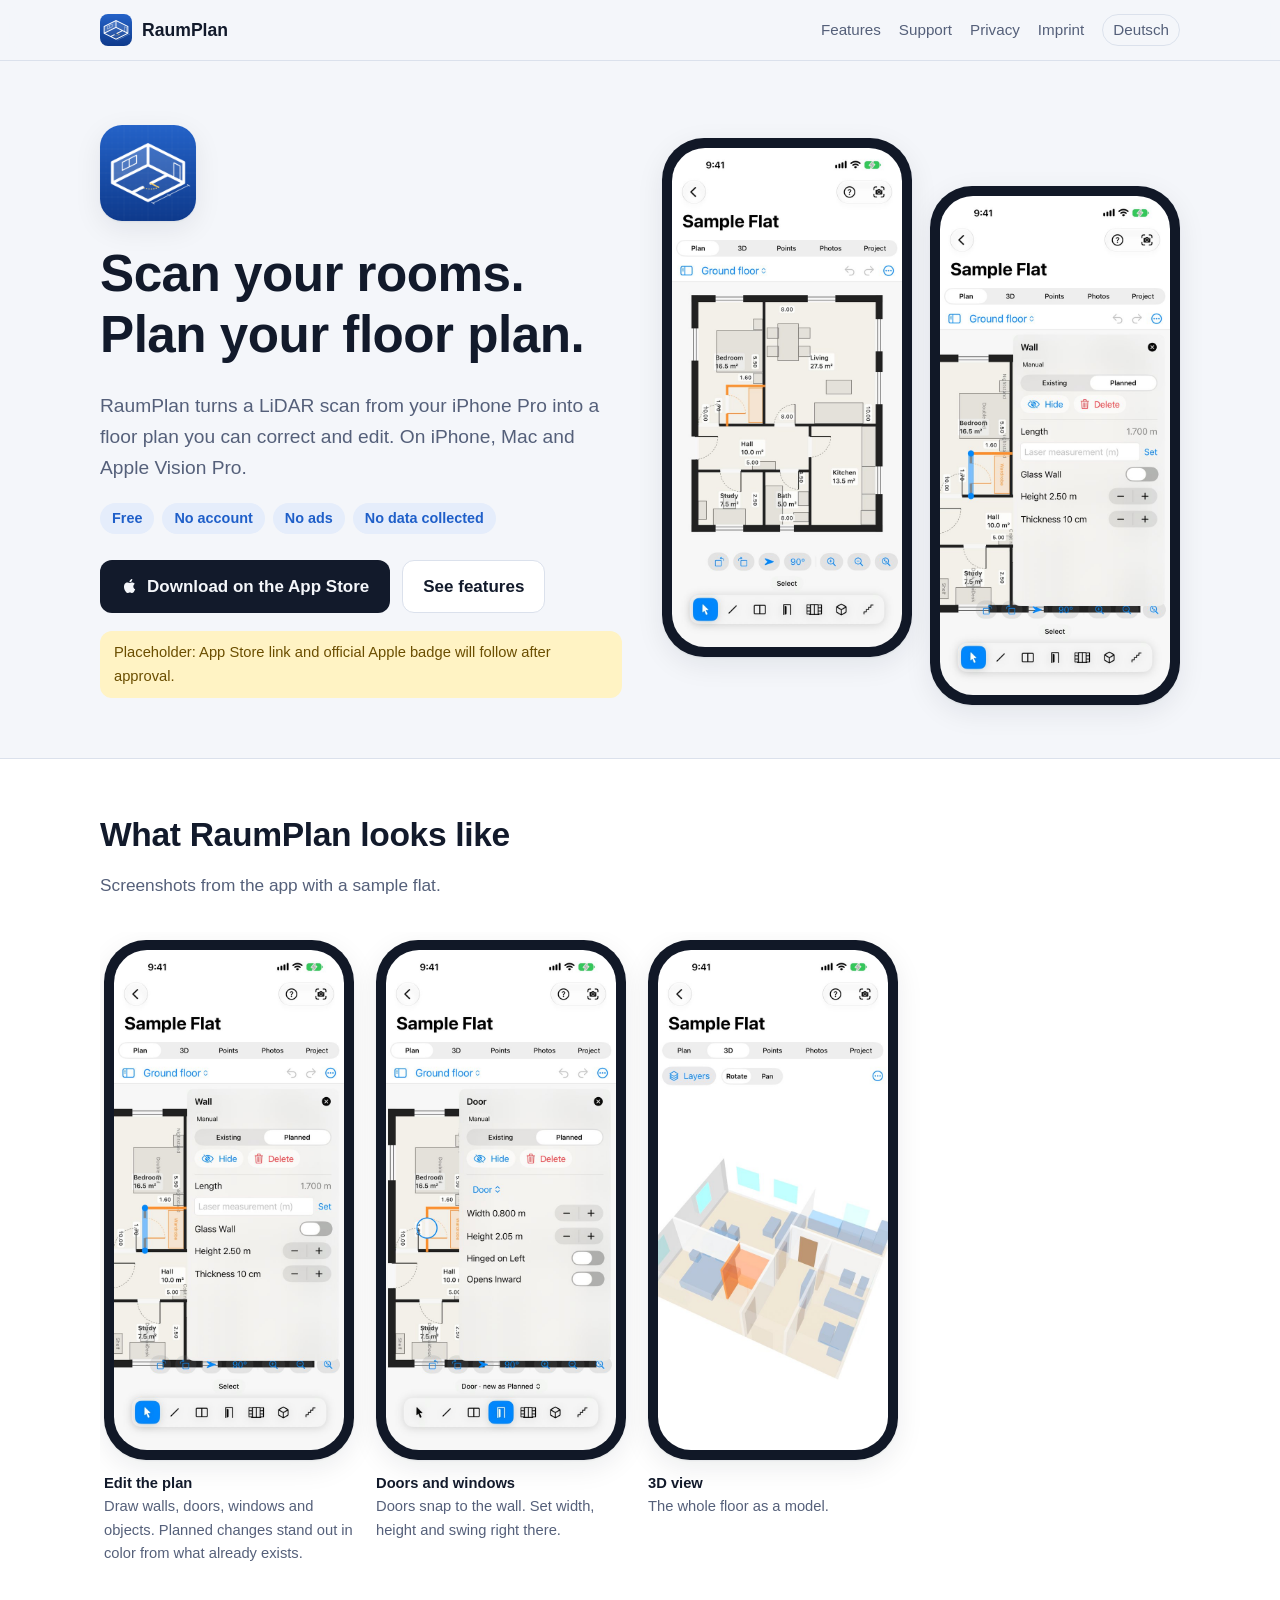
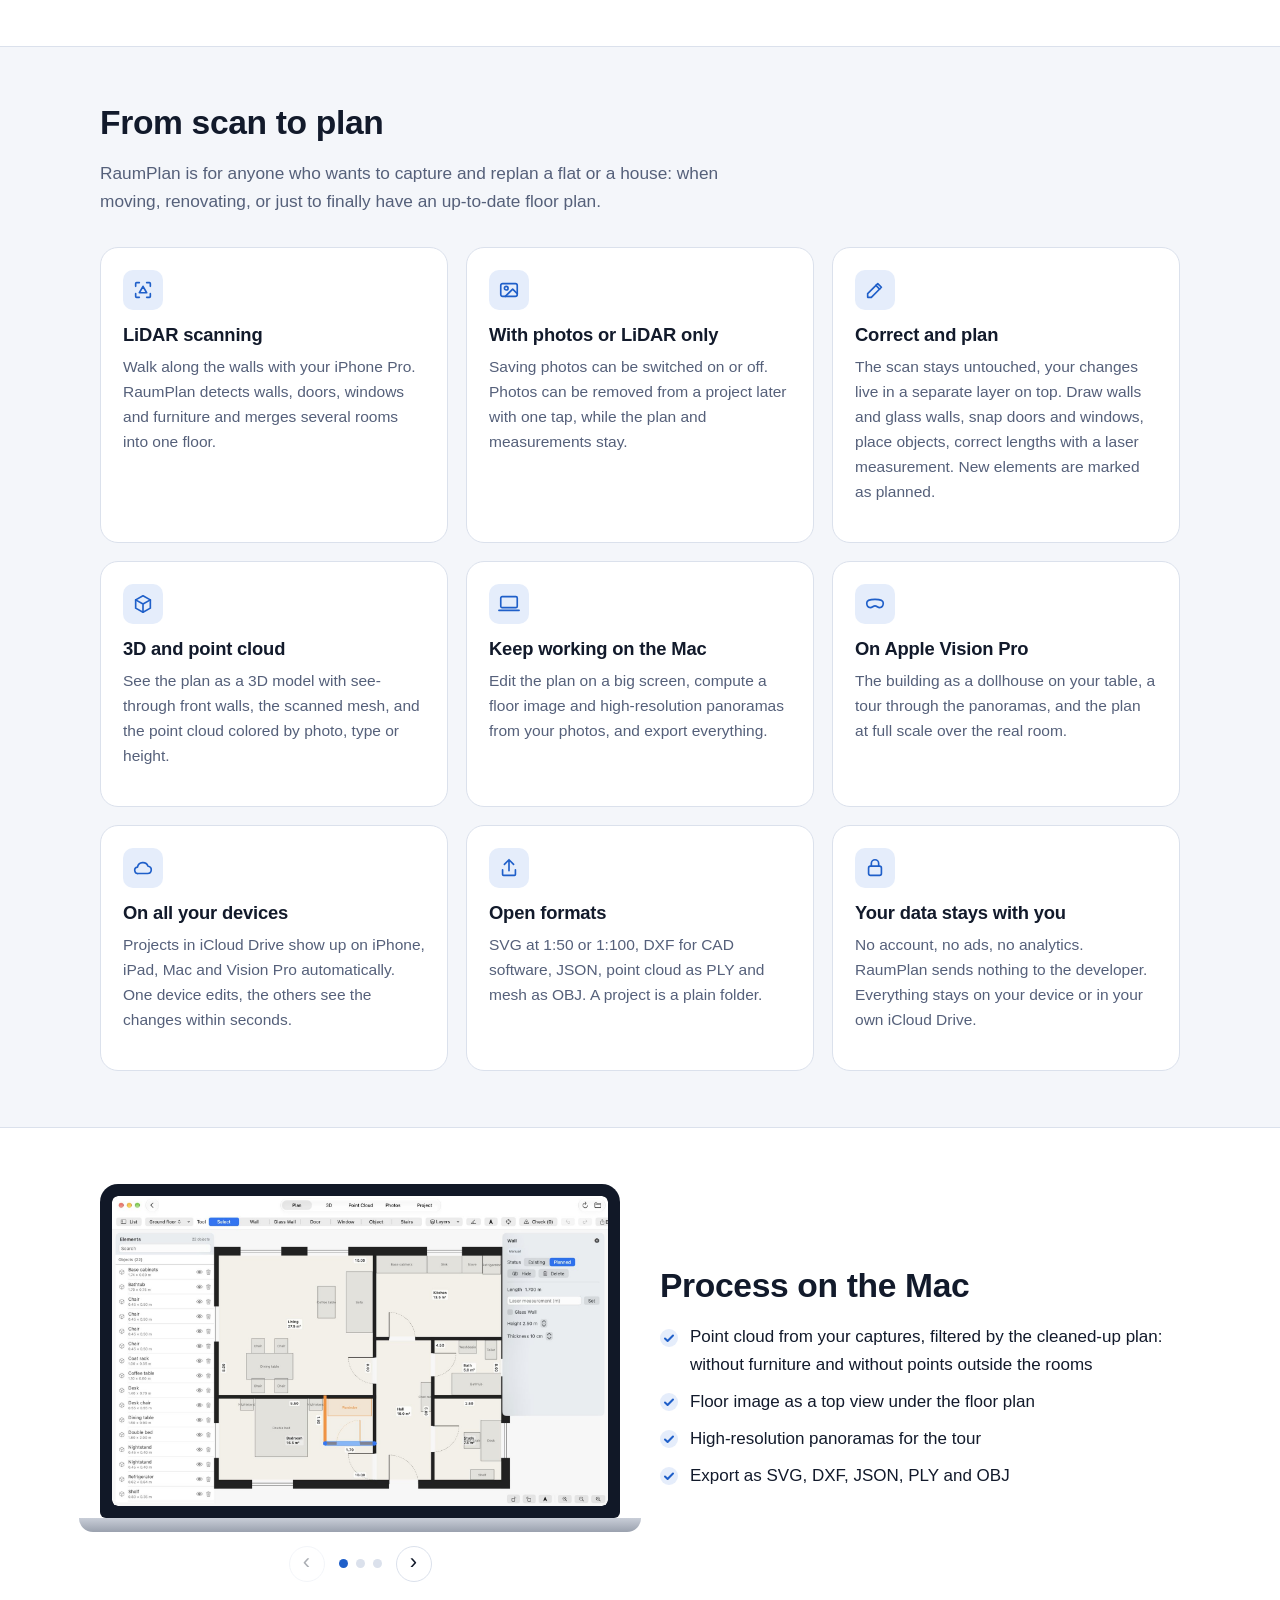
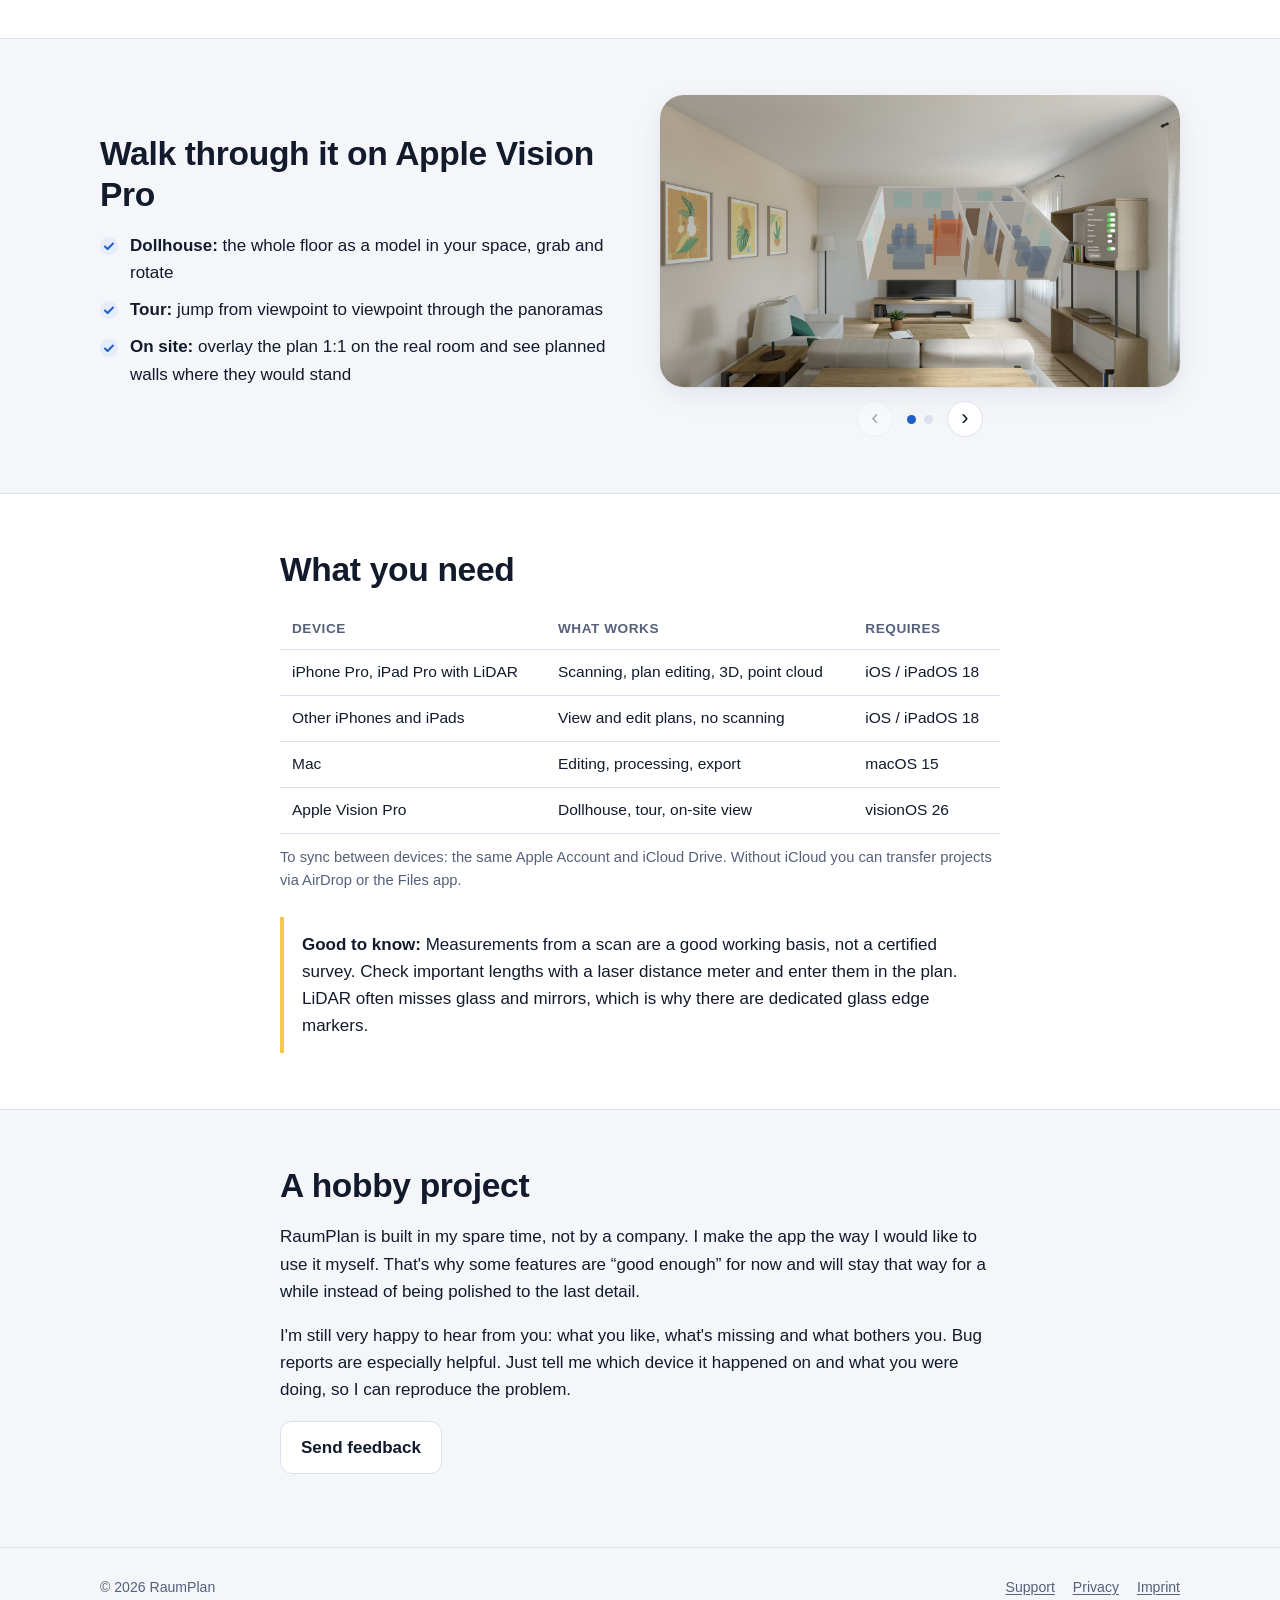
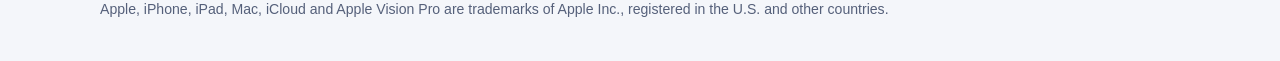
==== en/index.html @ 9d7f041f "Erste Version der RaumPlan-Webseite" ====
<!doctype html>
<html lang="en">
<head>
<meta charset="utf-8">
<meta name="viewport" content="width=device-width, initial-scale=1">
<title>RaumPlan – Scan rooms, plan floor plans</title>
<meta name="description" content="Free app: scan rooms with the iPhone Pro LiDAR sensor, correct and edit the floor plan. For iPhone, iPad, Mac and Apple Vision Pro.">
<link rel="stylesheet" href="../assets/style.css">
<link rel="icon" href="../assets/favicon.png" type="image/png">
<link rel="apple-touch-icon" href="../assets/apple-touch-icon.png">
<link rel="alternate" hreflang="de" href="../index.html">
<!-- Nach Veröffentlichung im App Store: Smart-App-Banner einschalten (App-ID eintragen)
<meta name="apple-itunes-app" content="app-id=[APP-ID]">
-->
</head>
<body>
<header class="site-header">
  <div class="wrap">
    <a class="brand" href="index.html"><img src="../assets/icon-512.png" alt="" width="32" height="32">RaumPlan</a>
    <nav class="nav" aria-label="Main menu">
      <a href="index.html#features">Features</a>
      <a href="support.html">Support</a>
      <a href="privacy.html">Privacy</a>
      <a href="imprint.html">Imprint</a>
      <a class="lang" href="../index.html" hreflang="de" lang="de">Deutsch</a>
    </nav>
  </div>
</header>
<main>

<section class="hero"><div class="wrap">
  <div>
    <img class="hero-icon" src="../assets/icon-512.png" alt="RaumPlan app icon" width="96" height="96">
    <h1>Scan your rooms.<br>Plan your floor plan.</h1>
    <p class="lead">RaumPlan turns a LiDAR scan from your iPhone Pro into a floor plan you can correct and edit. On iPhone, Mac and Apple Vision Pro.</p>
    <ul class="pills"><li>Free</li><li>No account</li><li>No ads</li><li>No data collected</li></ul>
    <div class="cta"><a class="btn btn-primary" href="[APP-STORE-LINK]" title="Link follows after Apple approval"><svg width="18" height="18" viewBox="0 0 24 24" fill="currentColor" aria-hidden="true"><path d="M12 2l3 6H9zM4 20l4-8h8l4 8z" opacity=".0"/><path d="M16.4 12.6c0-2.4 2-3.5 2-3.6-1.1-1.6-2.8-1.8-3.4-1.8-1.4-.1-2.8.9-3.5.9-.7 0-1.8-.8-3-.8-1.5 0-3 .9-3.8 2.3-1.6 2.8-.4 7 1.2 9.3.8 1.1 1.7 2.4 2.9 2.3 1.2 0 1.6-.7 3-.7s1.8.7 3 .7c1.3 0 2.1-1.1 2.8-2.3.9-1.3 1.3-2.6 1.3-2.6s-2.5-1-2.5-3.7zM14.1 5.5c.6-.8 1.1-1.9 1-3-1 0-2.1.7-2.8 1.5-.6.7-1.2 1.8-1 2.9 1 .1 2.1-.6 2.8-1.4z"/></svg>Download on the App Store</a><a class="btn btn-ghost" href="#features">See features</a></div>
    <p class="ph-note noprint" style="margin-top:18px">Placeholder: App Store link and official Apple badge will follow after approval.</p>
  </div>
  <div class="hero-shots"><div class="device"><img src="../assets/shots/en/iphone-plan.jpg" alt="Plan editor with the sample flat" width="660" height="1434"></div><div class="device"><img src="../assets/shots/en/iphone-wand.jpg" alt="Selected planned wall with its properties" width="660" height="1434"></div></div>
</div></section>
<section class="alt"><div class="wrap">
  <div class="section-head"><h2>What RaumPlan looks like</h2><p>Screenshots from the app with a sample flat. </p></div>
  <div class="gallery">
    <figure><div class="device"><img src="../assets/shots/en/iphone-wand.jpg" alt="Selected planned wall with its properties" width="660" height="1434"></div><figcaption><strong>Edit the plan</strong>Draw walls, doors, windows and objects. Planned changes stand out in color from what already exists.</figcaption></figure>
    <figure><div class="device"><img src="../assets/shots/en/iphone-tuer.jpg" alt="Door with its properties in the plan" width="660" height="1434"></div><figcaption><strong>Doors and windows</strong>Doors snap to the wall. Set width, height and swing right there.</figcaption></figure>
    <figure><div class="device"><img src="../assets/shots/en/iphone-3d.jpg" alt="3D view of the sample flat" width="660" height="1434"></div><figcaption><strong>3D view</strong>The whole floor as a model.</figcaption></figure>
  </div>
</div></section><section id="features"><div class="wrap"><div class="section-head"><h2>From scan to plan</h2><p>RaumPlan is for anyone who wants to capture and replan a flat or a house: when moving, renovating, or just to finally have an up-to-date floor plan.</p></div><div class="grid"><div class="card"><span class="ico"><svg viewBox="0 0 24 24" fill="none" stroke="currentColor" stroke-width="1.8" stroke-linecap="round" stroke-linejoin="round" aria-hidden="true"><path d="M4 8V5a1 1 0 0 1 1-1h3M16 4h3a1 1 0 0 1 1 1v3M20 16v3a1 1 0 0 1-1 1h-3M8 20H5a1 1 0 0 1-1-1v-3"/><path d="M8 15l4-7 4 7z"/></svg></span><h3>LiDAR scanning</h3><p>Walk along the walls with your iPhone Pro. RaumPlan detects walls, doors, windows and furniture and merges several rooms into one floor.</p></div><div class="card"><span class="ico"><svg viewBox="0 0 24 24" fill="none" stroke="currentColor" stroke-width="1.8" stroke-linecap="round" stroke-linejoin="round" aria-hidden="true"><rect x="3" y="5" width="18" height="14" rx="2"/><circle cx="9" cy="10" r="2"/><path d="M21 16l-5-5-8 8"/></svg></span><h3>With photos or LiDAR only</h3><p>Saving photos can be switched on or off. Photos can be removed from a project later with one tap, while the plan and measurements stay.</p></div><div class="card"><span class="ico"><svg viewBox="0 0 24 24" fill="none" stroke="currentColor" stroke-width="1.8" stroke-linecap="round" stroke-linejoin="round" aria-hidden="true"><path d="M4 20h4L19 9l-4-4L4 16z"/><path d="M13 7l4 4"/></svg></span><h3>Correct and plan</h3><p>The scan stays untouched, your changes live in a separate layer on top. Draw walls and glass walls, snap doors and windows, place objects, correct lengths with a laser measurement. New elements are marked as planned.</p></div><div class="card"><span class="ico"><svg viewBox="0 0 24 24" fill="none" stroke="currentColor" stroke-width="1.8" stroke-linecap="round" stroke-linejoin="round" aria-hidden="true"><path d="M12 3l8 4.5v9L12 21l-8-4.5v-9z"/><path d="M4 7.5l8 4.5 8-4.5M12 12v9"/></svg></span><h3>3D and point cloud</h3><p>See the plan as a 3D model with see-through front walls, the scanned mesh, and the point cloud colored by photo, type or height.</p></div><div class="card"><span class="ico"><svg viewBox="0 0 24 24" fill="none" stroke="currentColor" stroke-width="1.8" stroke-linecap="round" stroke-linejoin="round" aria-hidden="true"><rect x="3" y="4" width="18" height="12" rx="1.5"/><path d="M1 19h22"/></svg></span><h3>Keep working on the Mac</h3><p>Edit the plan on a big screen, compute a floor image and high-resolution panoramas from your photos, and export everything.</p></div><div class="card"><span class="ico"><svg viewBox="0 0 24 24" fill="none" stroke="currentColor" stroke-width="1.8" stroke-linecap="round" stroke-linejoin="round" aria-hidden="true"><path d="M3 11c0-3 2.5-4 9-4s9 1 9 4-1.5 5-4 5c-2 0-3-2-5-2s-3 2-5 2c-2.5 0-4-2-4-5z"/></svg></span><h3>On Apple Vision Pro</h3><p>The building as a dollhouse on your table, a tour through the panoramas, and the plan at full scale over the real room.</p></div><div class="card"><span class="ico"><svg viewBox="0 0 24 24" fill="none" stroke="currentColor" stroke-width="1.8" stroke-linecap="round" stroke-linejoin="round" aria-hidden="true"><path d="M7 18h10a4 4 0 0 0 .5-7.97A6 6 0 0 0 6 11a3.5 3.5 0 0 0 1 7z"/></svg></span><h3>On all your devices</h3><p>Projects in iCloud Drive show up on iPhone, iPad, Mac and Vision Pro automatically. One device edits, the others see the changes within seconds.</p></div><div class="card"><span class="ico"><svg viewBox="0 0 24 24" fill="none" stroke="currentColor" stroke-width="1.8" stroke-linecap="round" stroke-linejoin="round" aria-hidden="true"><path d="M12 3v12M7 8l5-5 5 5"/><path d="M5 14v5a1 1 0 0 0 1 1h12a1 1 0 0 0 1-1v-5"/></svg></span><h3>Open formats</h3><p>SVG at 1:50 or 1:100, DXF for CAD software, JSON, point cloud as PLY and mesh as OBJ. A project is a plain folder.</p></div><div class="card"><span class="ico"><svg viewBox="0 0 24 24" fill="none" stroke="currentColor" stroke-width="1.8" stroke-linecap="round" stroke-linejoin="round" aria-hidden="true"><rect x="5" y="10" width="14" height="10" rx="2"/><path d="M8 10V7a4 4 0 0 1 8 0v3"/></svg></span><h3>Your data stays with you</h3><p>No account, no ads, no analytics. RaumPlan sends nothing to the developer. Everything stays on your device or in your own iCloud Drive.</p></div></div></div></section>
<section class="alt"><div class="wrap split">
  <div><div class="slider" data-slider><div class="laptop"><div class="lid"><div class="slides" tabindex="0" role="group" aria-roledescription="carousel" aria-label="Screenshots from the Mac"><figure class="slide"><img src="../assets/shots/en/mac-plan.jpg" alt="RaumPlan on the Mac with element list and properties" width="1600" height="1000"></figure><figure class="slide"><img src="../assets/shots/en/mac-3d.jpg" alt="3D view on the Mac" width="1600" height="1000"></figure><figure class="slide"><img src="../assets/shots/en/mac-export.jpg" alt="Exporting the floor plan as SVG on the Mac" width="1600" height="1000"></figure></div></div><div class="base"></div></div><div class="slider-nav"><button type="button" class="prev" aria-label="Previous image">‹</button><span class="dots"><button type="button" aria-label="Image 1: Plan with element list"></button><button type="button" aria-label="Image 2: 3D view"></button><button type="button" aria-label="Image 3: Export"></button></span><button type="button" class="next" aria-label="Next image">›</button></div></div></div>
  <div><h2>Process on the Mac</h2>
  <ul class="checks">
    <li>Point cloud from your captures, filtered by the cleaned-up plan: without furniture and without points outside the rooms</li>
    <li>Floor image as a top view under the floor plan</li>
    <li>High-resolution panoramas for the tour</li>
    <li>Export as SVG, DXF, JSON, PLY and OBJ</li>
  </ul></div>
</div></section>
<section><div class="wrap split rev">
  <div><div class="slider" data-slider><div class="vision"><div class="slides" tabindex="0" role="group" aria-roledescription="carousel" aria-label="Screenshots from Apple Vision Pro"><figure class="slide"><img src="../assets/shots/en/vision-dollhouse.jpg" alt="Dollhouse of the sample flat on Apple Vision Pro" width="1600" height="900"></figure><figure class="slide"><img src="../assets/shots/en/vision-edit.jpg" alt="Editing the plan on Apple Vision Pro" width="1600" height="900"></figure></div></div><div class="slider-nav"><button type="button" class="prev" aria-label="Previous image">‹</button><span class="dots"><button type="button" aria-label="Image 1: Dollhouse"></button><button type="button" aria-label="Image 2: Edit plan"></button></span><button type="button" class="next" aria-label="Next image">›</button></div></div></div>
  <div><h2>Walk through it on Apple Vision Pro</h2>
  <ul class="checks">
    <li><strong>Dollhouse:</strong> the whole floor as a model in your space, grab and rotate</li>
    <li><strong>Tour:</strong> jump from viewpoint to viewpoint through the panoramas</li>
    <li><strong>On site:</strong> overlay the plan 1:1 on the real room and see planned walls where they would stand</li>
  </ul></div>
</div></section>
<section class="alt"><div class="wrap narrow">
  <h2>What you need</h2>
  <table class="req">
    <tr><th>Device</th><th>What works</th><th>Requires</th></tr>
    <tr><td>iPhone Pro, iPad Pro with LiDAR</td><td>Scanning, plan editing, 3D, point cloud</td><td>iOS / iPadOS 18</td></tr>
    <tr><td>Other iPhones and iPads</td><td>View and edit plans, no scanning</td><td>iOS / iPadOS 18</td></tr>
    <tr><td>Mac</td><td>Editing, processing, export</td><td>macOS 15</td></tr>
    <tr><td>Apple Vision Pro</td><td>Dollhouse, tour, on-site view</td><td>visionOS 26</td></tr>
  </table>
  <p class="meta" style="margin-top:12px">To sync between devices: the same Apple Account and iCloud Drive. Without iCloud you can transfer projects via AirDrop or the Files app.</p>
  <div class="callout" style="margin-top:24px"><strong>Good to know:</strong> Measurements from a scan are a good working basis, not a certified survey. Check important lengths with a laser distance meter and enter them in the plan. LiDAR often misses glass and mirrors, which is why there are dedicated glass edge markers.</div>
</div></section>
<section><div class="wrap narrow">
  <h2>A hobby project</h2>
  <p>RaumPlan is built in my spare time, not by a company. I make the app the way I would like to use it myself. That's why some features are “good enough” for now and will stay that way for a while instead of being polished to the last detail.</p>
  <p>I'm still very happy to hear from you: what you like, what's missing and what bothers you. Bug reports are especially helpful. Just tell me which device it happened on and what you were doing, so I can reproduce the problem.</p>
  <p><a class="btn btn-ghost" href="support.html">Send feedback</a></p>
</div></section>
</main>
<footer class="site-footer">
  <div class="wrap">
    <div>© 2026 RaumPlan<br>Apple, iPhone, iPad, Mac, iCloud and Apple Vision Pro are trademarks of Apple Inc., registered in the U.S. and other countries.</div>
    <nav aria-label="Legal">
      <a href="support.html">Support</a>
      <a href="privacy.html">Privacy</a>
      <a href="imprint.html">Imprint</a>
    </nav>
  </div>
</footer>
<script>
document.querySelectorAll('[data-slider]').forEach(function (el) {
  var track = el.querySelector('.slides'), slides = track.children;
  var dots = el.querySelectorAll('.dots button');
  var prev = el.querySelector('.prev'), next = el.querySelector('.next');
  function idx() { return Math.round(track.scrollLeft / track.clientWidth); }
  function go(i) { i = Math.max(0, Math.min(slides.length - 1, i)); track.scrollTo({ left: i * track.clientWidth, behavior: 'smooth' }); }
  function sync() { var i = idx(); dots.forEach(function (d, k) { d.setAttribute('aria-current', k === i ? 'true' : 'false'); }); prev.disabled = i === 0; next.disabled = i === slides.length - 1; }
  prev.addEventListener('click', function () { go(idx() - 1); });
  next.addEventListener('click', function () { go(idx() + 1); });
  dots.forEach(function (d, k) { d.addEventListener('click', function () { go(k); }); });
  track.addEventListener('keydown', function (e) { if (e.key === 'ArrowLeft') { e.preventDefault(); go(idx() - 1); } if (e.key === 'ArrowRight') { e.preventDefault(); go(idx() + 1); } });
  var t; track.addEventListener('scroll', function () { clearTimeout(t); t = setTimeout(sync, 60); }, { passive: true });
  el.classList.add('js'); sync();
});
</script>
</body>
</html>
---- assets/style.css ----
/* RaumPlan – Produktwebseite. Nur Systemschriften, keine externen Dateien (keine Datenübertragung an Dritte). */
:root {
  --bg: #f4f6fa;
  --surface: #ffffff;
  --surface-2: #eef2f9;
  --text: #121a2b;
  --muted: #55607a;
  --line: #dbe1ec;
  --blue: #1f5fc9;
  --blue-dark: #12398f;
  --blue-soft: #e5edfb;
  --accent: #f5c84c;
  --plan: #e0682b;
  --ph-bg: #fff3c4;
  --ph-text: #6b4e00;
  --radius: 18px;
  --shadow: 0 1px 2px rgba(18, 26, 43, .06), 0 8px 28px rgba(18, 26, 43, .08);
  color-scheme: light dark;
}
@media (prefers-color-scheme: dark) {
  :root {
    --bg: #0d1220;
    --surface: #161d2f;
    --surface-2: #1c2539;
    --text: #e8ecf5;
    --muted: #9aa5bf;
    --line: #2a344b;
    --blue: #5b93ee;
    --blue-dark: #3d74d6;
    --blue-soft: #1a2a4a;
    --ph-bg: #4a3a08;
    --ph-text: #ffe28a;
    --shadow: 0 1px 2px rgba(0, 0, 0, .3), 0 8px 28px rgba(0, 0, 0, .35);
  }
}
* { box-sizing: border-box; }
html { -webkit-text-size-adjust: 100%; }
body {
  margin: 0;
  background: var(--bg);
  color: var(--text);
  font: 17px/1.6 -apple-system, BlinkMacSystemFont, "SF Pro Text", "Segoe UI", Roboto, "Helvetica Neue", Arial, sans-serif;
}
a { color: var(--blue); text-underline-offset: 2px; }
img, svg { max-width: 100%; display: block; }
h1, h2, h3 { line-height: 1.2; letter-spacing: -0.01em; margin: 0 0 .5em; }
h1 { font-size: clamp(2rem, 5vw, 3.2rem); font-weight: 800; }
h2 { font-size: clamp(1.5rem, 3.2vw, 2.1rem); font-weight: 750; margin-top: 0; }
h3 { font-size: 1.15rem; font-weight: 700; }
p { margin: 0 0 1em; }
.wrap { max-width: 1120px; margin: 0 auto; padding: 0 20px; }
.narrow { max-width: 760px; }

/* Kopf */
.site-header { position: sticky; top: 0; z-index: 10; background: color-mix(in srgb, var(--bg) 86%, transparent); backdrop-filter: saturate(1.6) blur(14px); -webkit-backdrop-filter: saturate(1.6) blur(14px); border-bottom: 1px solid var(--line); }
.site-header .wrap { display: flex; align-items: center; gap: 16px; min-height: 60px; flex-wrap: wrap; }
.brand { display: flex; align-items: center; gap: 10px; font-weight: 750; font-size: 1.1rem; color: var(--text); text-decoration: none; }
.brand img { width: 32px; height: 32px; border-radius: 8px; }
.nav { display: flex; gap: 4px 18px; margin-left: auto; flex-wrap: wrap; font-size: .95rem; }
.nav a { color: var(--muted); text-decoration: none; padding: 4px 0; }
.nav a:hover, .nav a[aria-current="page"] { color: var(--text); }
.nav .lang { border: 1px solid var(--line); border-radius: 999px; padding: 3px 10px; }

/* Startbereich */
.hero { padding: 64px 0 40px; }
.hero .wrap { display: grid; grid-template-columns: 1.05fr .95fr; gap: 40px; align-items: center; }
.hero-icon { width: 96px; height: 96px; border-radius: 22px; box-shadow: var(--shadow); margin-bottom: 22px; }
.lead { font-size: 1.2rem; color: var(--muted); max-width: 36em; }
.pills { display: flex; flex-wrap: wrap; gap: 8px; margin: 18px 0 26px; padding: 0; list-style: none; }
.pills li { background: var(--blue-soft); color: var(--blue); border-radius: 999px; padding: 4px 12px; font-size: .9rem; font-weight: 600; }
.cta { display: flex; gap: 12px; flex-wrap: wrap; align-items: center; }
.btn { display: inline-flex; align-items: center; gap: 8px; border-radius: 12px; padding: 12px 20px; font-weight: 650; text-decoration: none; border: 1px solid transparent; }
.btn-primary { background: var(--text); color: var(--bg); }
.btn-ghost { border-color: var(--line); color: var(--text); background: var(--surface); }
.hero-shots { display: flex; justify-content: center; align-items: flex-start; gap: 18px; }
.hero-shots .device:nth-child(2) { margin-top: 48px; }

/* Platzhalter */
mark.ph { background: var(--ph-bg); color: var(--ph-text); border-radius: 4px; padding: 0 4px; font-weight: 600; }
.ph-note { background: var(--ph-bg); color: var(--ph-text); border-radius: 12px; padding: 10px 14px; font-size: .92rem; margin: 0 0 20px; }
.shot { position: relative; }
.shot::after {
  content: attr(data-ph);
  position: absolute; left: 50%; bottom: 12px; transform: translateX(-50%);
  background: var(--accent); color: #3a2a00; font: 700 10px/1.2 -apple-system, BlinkMacSystemFont, "Segoe UI", sans-serif;
  letter-spacing: .04em; text-transform: uppercase; padding: 5px 9px; border-radius: 6px; white-space: nowrap;
  box-shadow: 0 2px 8px rgba(0,0,0,.2);
}

/* Geräterahmen */
.device { background: #111827; border-radius: 42px; padding: 10px; box-shadow: var(--shadow); width: 250px; flex: none; }
.device svg { border-radius: 33px; width: 100%; height: auto; }
.device.small { width: 210px; }
.device img { border-radius: 33px; width: 100%; height: auto; display: block; }
.laptop .lid img { border-radius: 6px; width: 100%; height: auto; }
.vision img { width: 100%; height: auto; }
.laptop { width: 100%; max-width: 620px; }
.laptop .lid { background: #111827; border-radius: 18px 18px 6px 6px; padding: 12px; }
.laptop .lid svg { border-radius: 6px; width: 100%; height: auto; }
.laptop .base { height: 14px; background: linear-gradient(#c9ced8, #9aa1ae); border-radius: 0 0 16px 16px; margin: 0 -4%; }
.vision { width: 100%; max-width: 620px; border-radius: 24px; overflow: hidden; box-shadow: var(--shadow); }
.vision svg { width: 100%; height: auto; }

/* Abschnitte */
section { padding: 56px 0; }
section.alt { background: var(--surface); border-top: 1px solid var(--line); border-bottom: 1px solid var(--line); }
.section-head { max-width: 680px; margin-bottom: 32px; }
.section-head p { color: var(--muted); font-size: 1.08rem; }
.gallery { display: flex; gap: 22px; overflow-x: auto; padding: 8px 4px 24px; scroll-snap-type: x mandatory; }
.gallery figure { margin: 0; scroll-snap-align: start; flex: none; }
.gallery figcaption { margin-top: 12px; font-size: .92rem; color: var(--muted); max-width: 250px; }
.gallery figcaption strong { display: block; color: var(--text); }
.grid { display: grid; grid-template-columns: repeat(3, 1fr); gap: 18px; }
.card { background: var(--surface); border: 1px solid var(--line); border-radius: var(--radius); padding: 22px; }
section.alt .card { background: var(--bg); }
.card .ico { width: 40px; height: 40px; border-radius: 10px; background: var(--blue-soft); color: var(--blue); display: grid; place-items: center; margin-bottom: 14px; }
.card .ico svg { width: 22px; height: 22px; }
.card p, .card li { color: var(--muted); font-size: .97rem; }
.card ul { padding-left: 1.1em; margin: 0; }
.split { display: grid; grid-template-columns: 1fr 1fr; gap: 40px; align-items: center; }
.split.rev > :first-child { order: 2; }
.checks { list-style: none; padding: 0; margin: 0; }
.checks li { padding-left: 30px; position: relative; margin: 0 0 10px; }
.checks li::before { content: ""; position: absolute; left: 0; top: .3em; width: 18px; height: 18px; border-radius: 50%; background: var(--blue-soft) url("data:image/svg+xml,%3Csvg xmlns='http://www.w3.org/2000/svg' viewBox='0 0 18 18'%3E%3Cpath d='M5 9.5l2.6 2.5L13 6.5' fill='none' stroke='%231f5fc9' stroke-width='2' stroke-linecap='round' stroke-linejoin='round'/%3E%3C/svg%3E") center/18px no-repeat; }
table.req { width: 100%; border-collapse: collapse; font-size: .97rem; }
table.req th, table.req td { text-align: left; padding: 10px 12px; border-bottom: 1px solid var(--line); vertical-align: top; }
table.req th { color: var(--muted); font-weight: 600; font-size: .85rem; text-transform: uppercase; letter-spacing: .04em; }
.callout { border-left: 4px solid var(--accent); background: var(--surface); border-radius: 0 12px 12px 0; padding: 14px 18px; }

/* Textseiten */
.page { padding: 48px 0 64px; }
.page h2 { font-size: 1.4rem; margin-top: 2em; }
.page h3 { margin-top: 1.6em; }
.page ul { padding-left: 1.2em; }
.page li { margin-bottom: .4em; }
.meta { color: var(--muted); font-size: .92rem; }
details { background: var(--surface); border: 1px solid var(--line); border-radius: 14px; padding: 4px 18px; margin-bottom: 10px; }
details summary { cursor: pointer; font-weight: 650; padding: 12px 0; list-style-position: inside; }
details[open] summary { border-bottom: 1px solid var(--line); margin-bottom: 12px; }
details p:last-child { margin-bottom: 14px; }
.contact { background: var(--blue-soft); border-radius: var(--radius); padding: 24px; margin-top: 32px; }

/* Fuß */
.site-footer { border-top: 1px solid var(--line); padding: 28px 0 40px; color: var(--muted); font-size: .88rem; }
.site-footer .wrap { display: flex; flex-wrap: wrap; gap: 10px 24px; justify-content: space-between; }
.site-footer nav { display: flex; gap: 18px; flex-wrap: wrap; }
.site-footer a { color: var(--muted); }

@media (max-width: 900px) {
  .hero .wrap, .split { grid-template-columns: 1fr; }
  .split.rev > :first-child { order: 0; }
  .grid { grid-template-columns: 1fr 1fr; }
  .hero { padding-top: 40px; }
}
@media (max-width: 600px) {
  body { font-size: 16px; }
  .wrap { padding: 0 16px; }
  .grid { grid-template-columns: 1fr; }
  .nav { margin-left: 0; width: 100%; padding-bottom: 8px; }
  .device { width: 200px; border-radius: 34px; padding: 8px; }
  .device svg, .device img { border-radius: 27px; }
  .hero-shots .device:nth-child(2) { display: none; }
  .gallery figcaption { max-width: 200px; }
}

/* Kurzinfo zum Drucken */
@media print {
  .site-header, .site-footer, .noprint { display: none !important; }
  body { background: #fff; color: #000; font-size: 11pt; }
  section, .page { padding: 0; }
  a { color: #000; }
  .card { break-inside: avoid; }
  .split { grid-template-columns: 1.1fr .9fr !important; gap: 24px; }
  .device.small { width: 150px; padding: 7px; border-radius: 28px; }
  .device.small svg, .device.small img { border-radius: 22px; }
  .shot::after { font-size: 7px; padding: 3px 6px; }
  h1 { font-size: 26pt !important; }
  .lead { font-size: 12.5pt; }
}

/* Bildergalerie (Mac, Vision Pro): Wischen oder Pfeile/Punkte */
.slider { width: 100%; max-width: 620px; }
.slides { display: flex; overflow-x: auto; scroll-snap-type: x mandatory; scroll-behavior: smooth; scrollbar-width: none; -webkit-overflow-scrolling: touch; overscroll-behavior-x: contain; }
.slides::-webkit-scrollbar { display: none; }
.slides:focus-visible { outline: 3px solid var(--blue); outline-offset: 3px; }
.slide { flex: 0 0 100%; margin: 0; scroll-snap-align: center; scroll-snap-stop: always; }
.slide img { display: block; width: 100%; height: auto; }
.laptop .lid .slides { border-radius: 6px; }
.slider .laptop, .slider .vision { max-width: none; }
.slider-nav { display: flex; align-items: center; justify-content: center; gap: 14px; margin-top: 14px; }
.slider-nav .prev, .slider-nav .next { width: 36px; height: 36px; border-radius: 50%; border: 1px solid var(--line); background: var(--surface); color: var(--text); font-size: 22px; line-height: 1; cursor: pointer; display: grid; place-items: center; padding: 0 0 3px; }
.slider-nav .prev:hover:not(:disabled), .slider-nav .next:hover:not(:disabled) { border-color: var(--blue); color: var(--blue); }
.slider-nav button:disabled { opacity: .35; cursor: default; }
.dots { display: flex; gap: 8px; }
.dots button { width: 9px; height: 9px; border-radius: 50%; border: 0; padding: 0; background: var(--line); cursor: pointer; }
.dots button[aria-current="true"] { background: var(--blue); }
.slider:not(.js) .slider-nav { display: none; }
@media print { .slider-nav { display: none; } .slide + .slide { display: none; } }
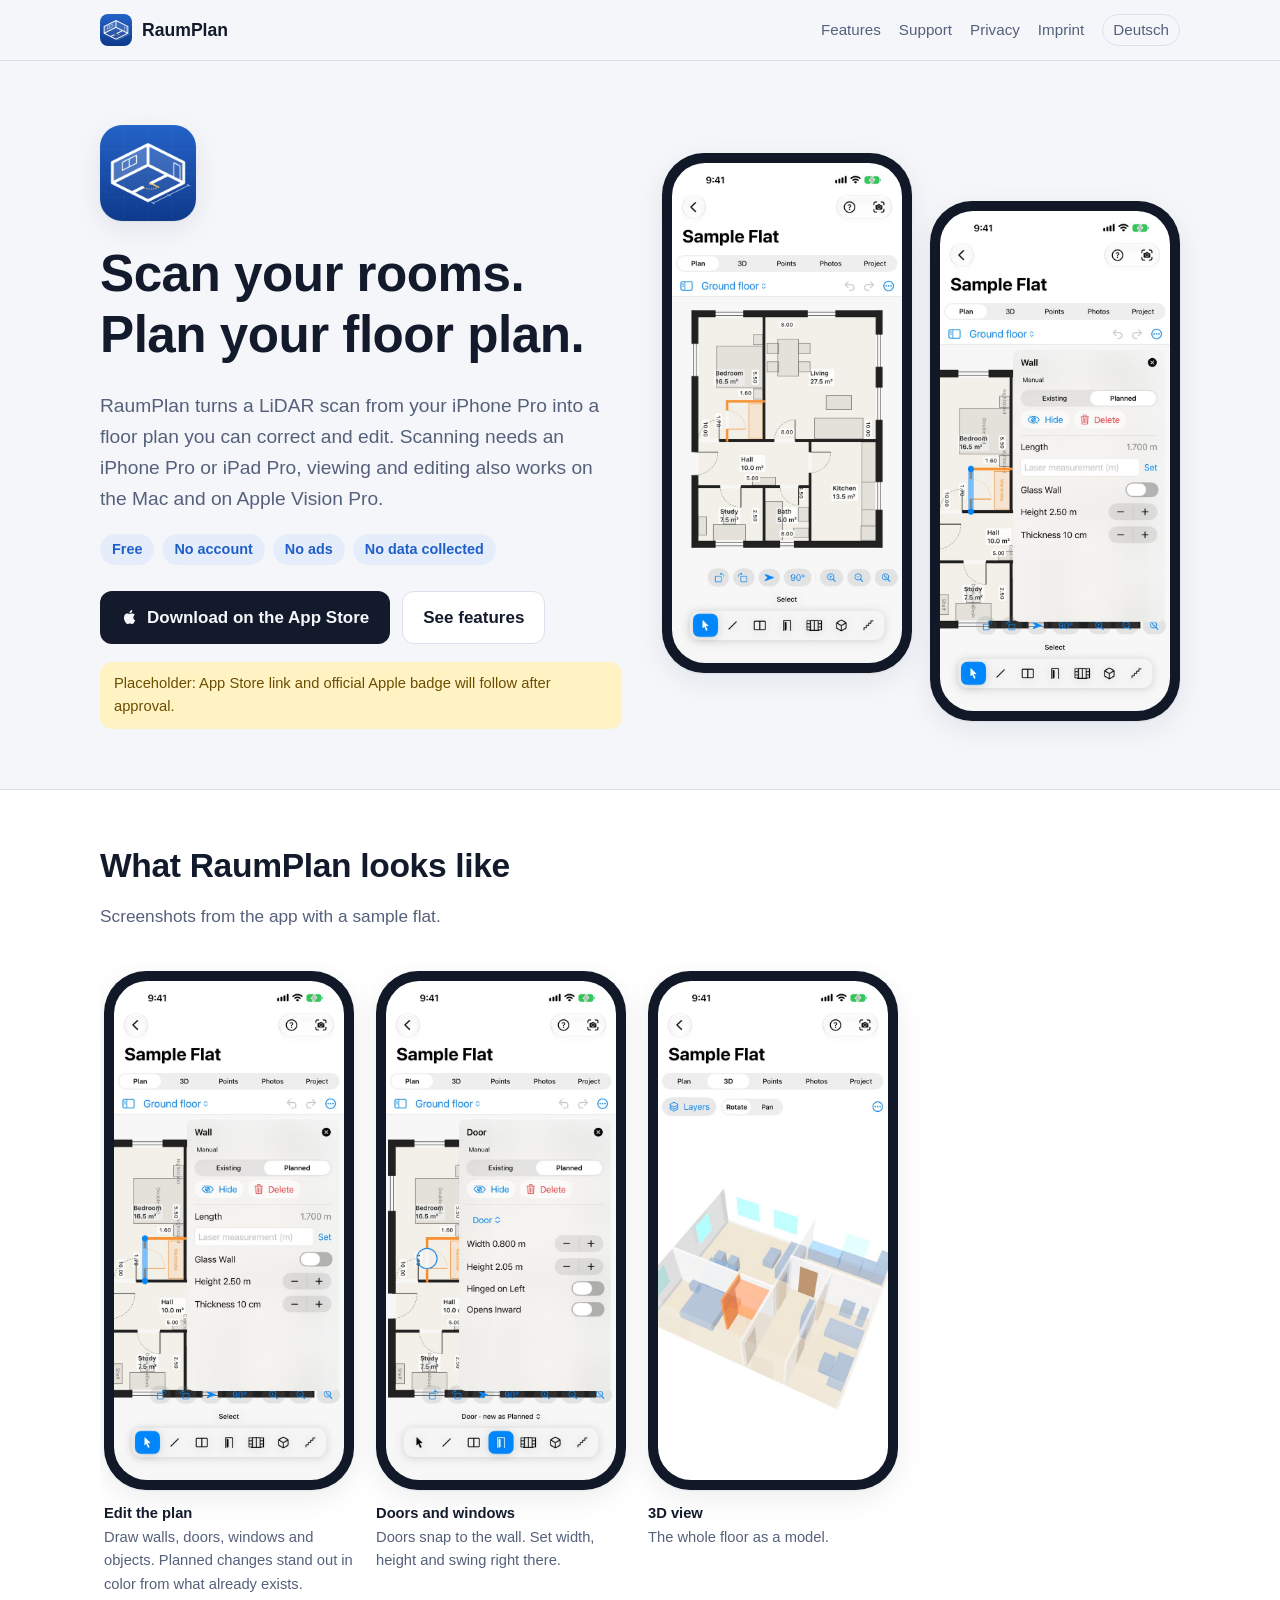
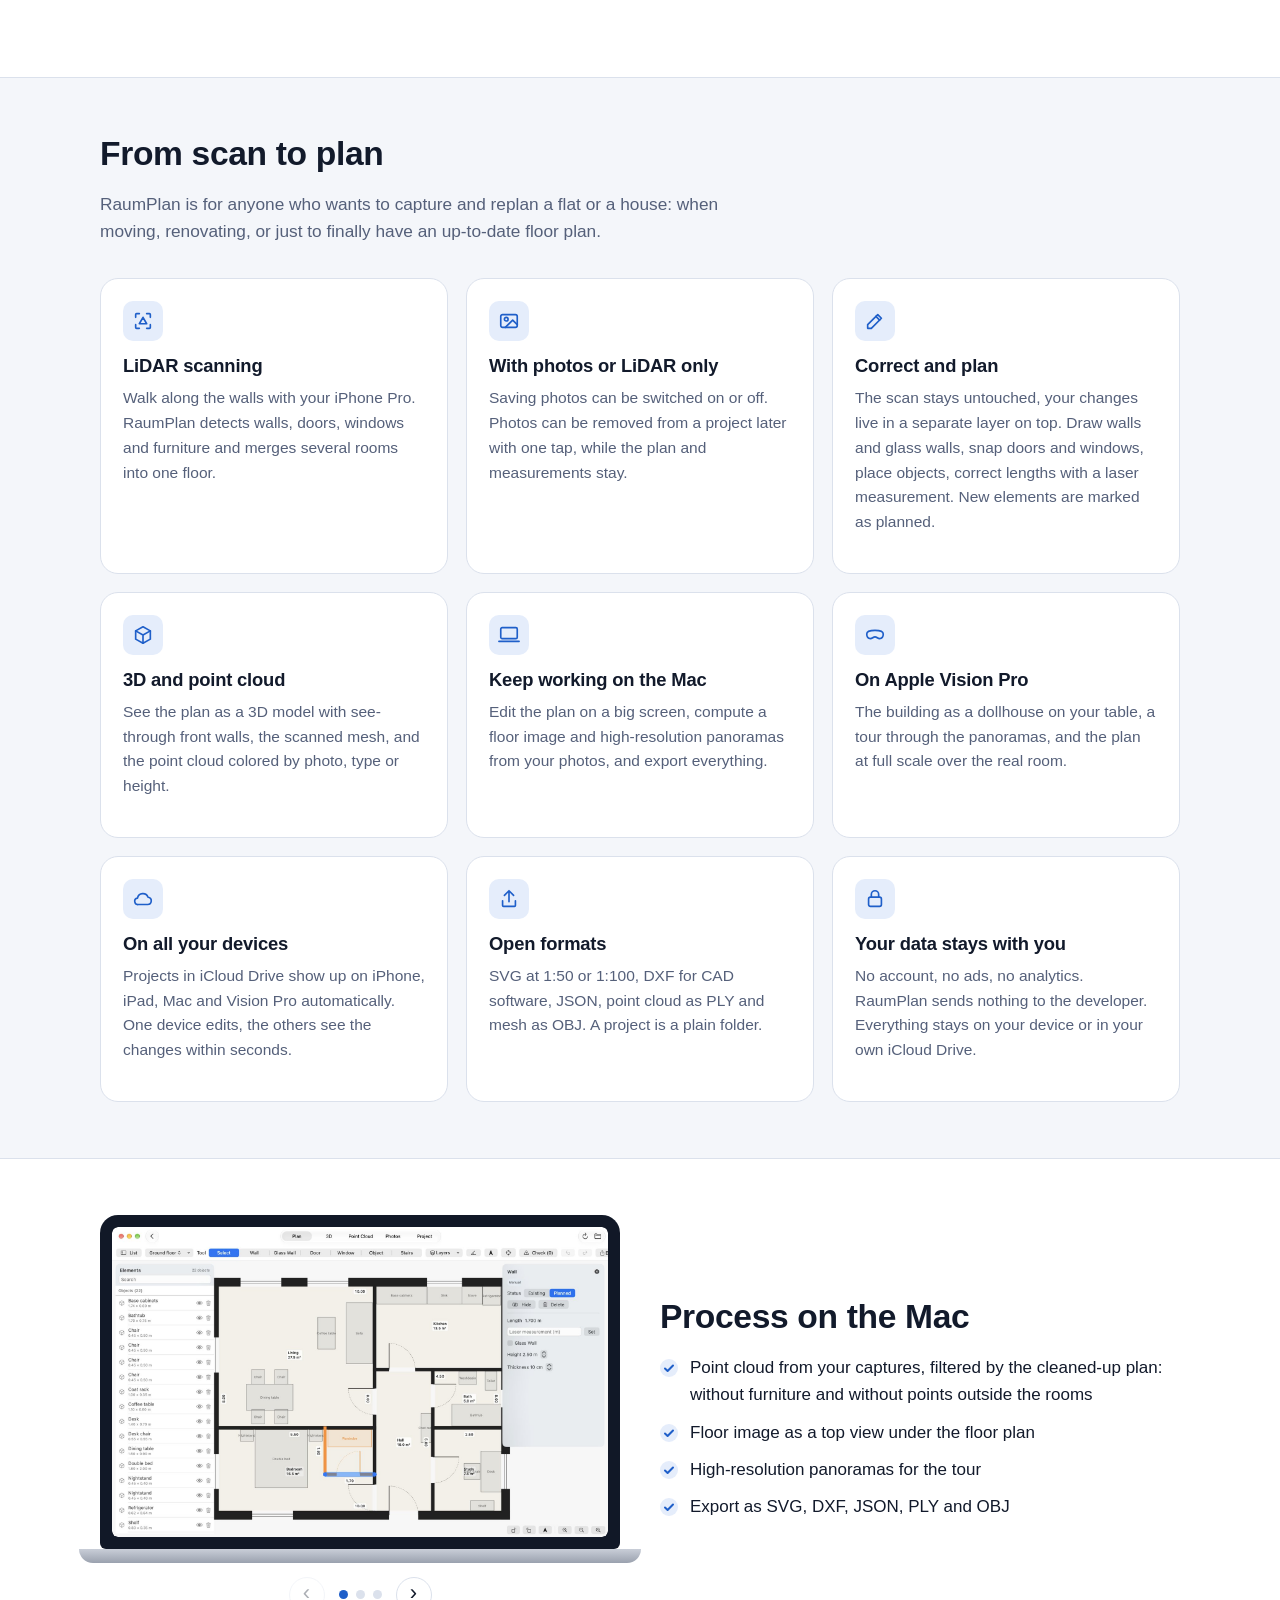
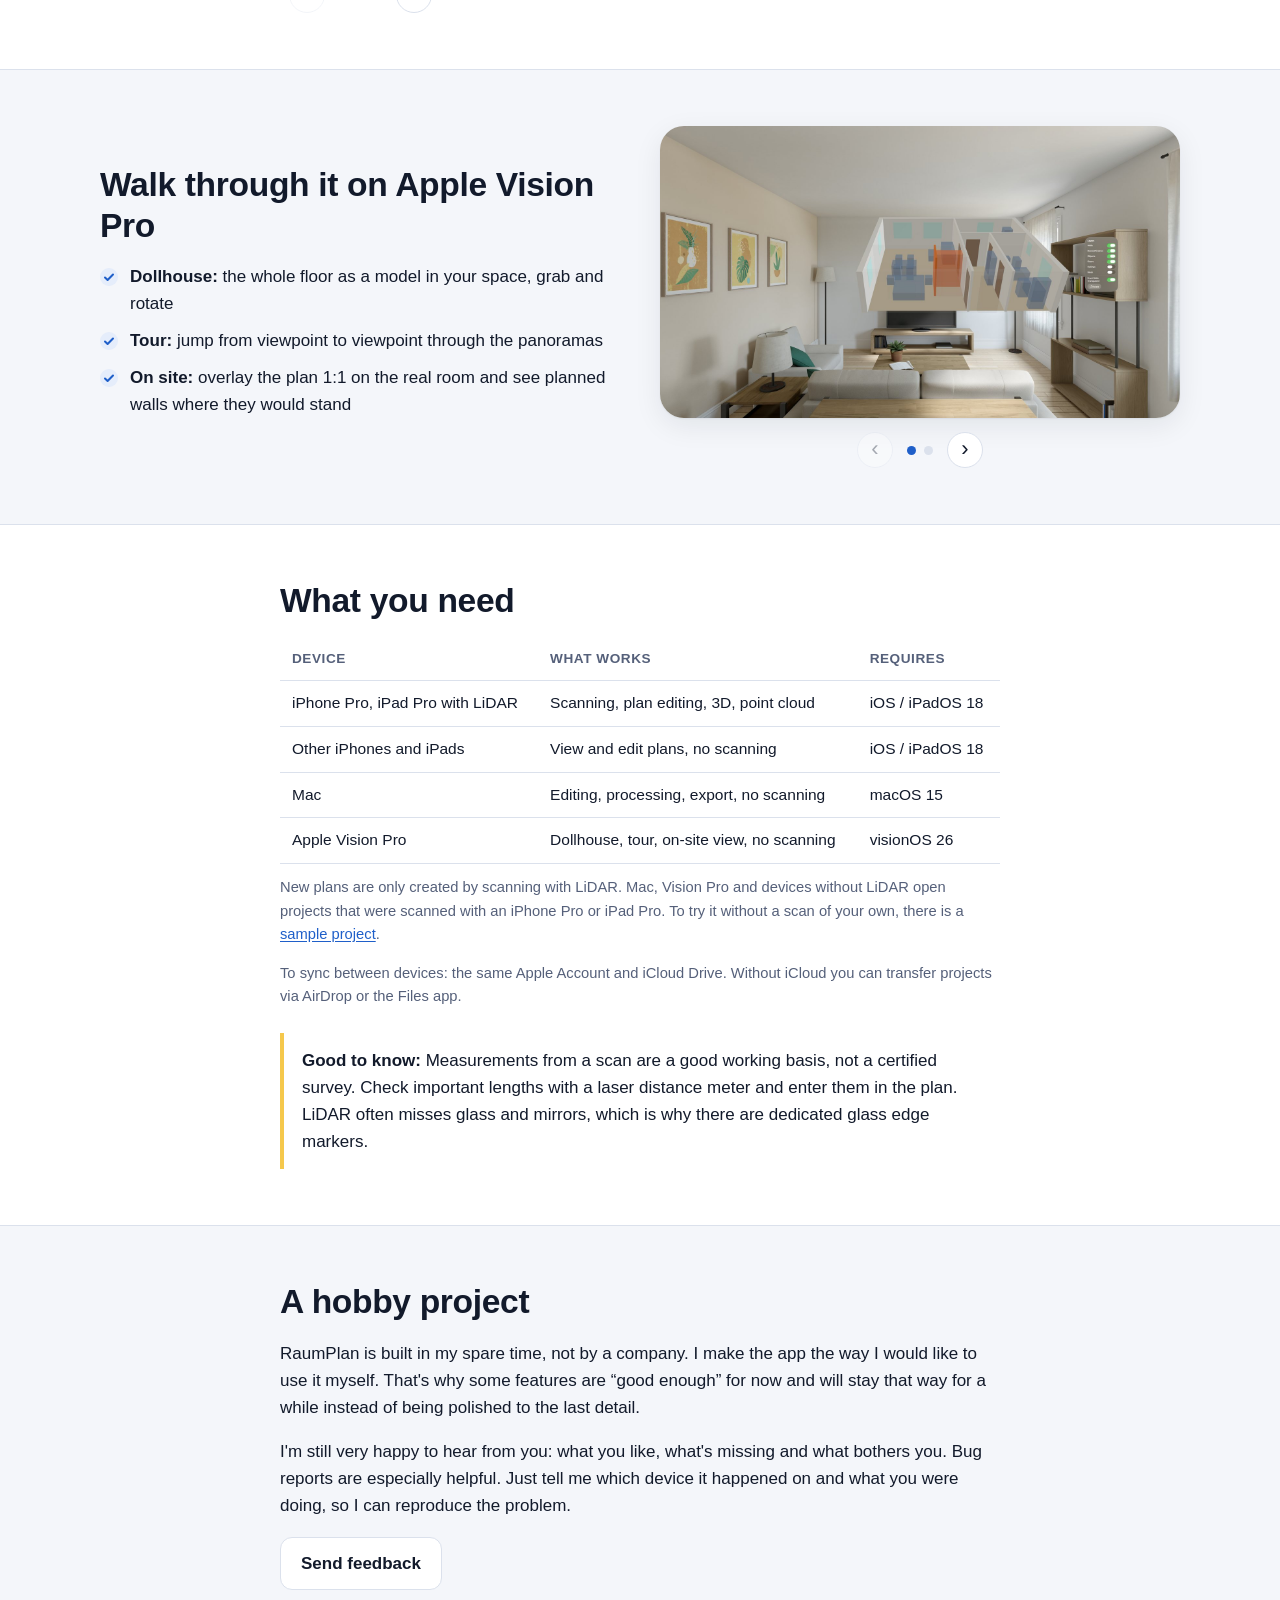
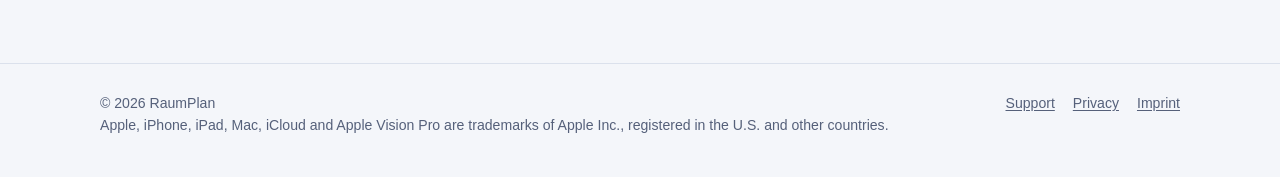
==== commit 11343761: "Beispielprojekt zum Herunterladen, Hinweis zu Geräten ohne LiDAR" ====
--- a/en/index.html
+++ b/en/index.html
@@ -32,7 +32,7 @@
   <div>
     <img class="hero-icon" src="../assets/icon-512.png" alt="RaumPlan app icon" width="96" height="96">
     <h1>Scan your rooms.<br>Plan your floor plan.</h1>
-    <p class="lead">RaumPlan turns a LiDAR scan from your iPhone Pro into a floor plan you can correct and edit. On iPhone, Mac and Apple Vision Pro.</p>
+    <p class="lead">RaumPlan turns a LiDAR scan from your iPhone Pro into a floor plan you can correct and edit. Scanning needs an iPhone Pro or iPad Pro, viewing and editing also works on the Mac and on Apple Vision Pro.</p>
     <ul class="pills"><li>Free</li><li>No account</li><li>No ads</li><li>No data collected</li></ul>
     <div class="cta"><a class="btn btn-primary" href="[APP-STORE-LINK]" title="Link follows after Apple approval"><svg width="18" height="18" viewBox="0 0 24 24" fill="currentColor" aria-hidden="true"><path d="M12 2l3 6H9zM4 20l4-8h8l4 8z" opacity=".0"/><path d="M16.4 12.6c0-2.4 2-3.5 2-3.6-1.1-1.6-2.8-1.8-3.4-1.8-1.4-.1-2.8.9-3.5.9-.7 0-1.8-.8-3-.8-1.5 0-3 .9-3.8 2.3-1.6 2.8-.4 7 1.2 9.3.8 1.1 1.7 2.4 2.9 2.3 1.2 0 1.6-.7 3-.7s1.8.7 3 .7c1.3 0 2.1-1.1 2.8-2.3.9-1.3 1.3-2.6 1.3-2.6s-2.5-1-2.5-3.7zM14.1 5.5c.6-.8 1.1-1.9 1-3-1 0-2.1.7-2.8 1.5-.6.7-1.2 1.8-1 2.9 1 .1 2.1-.6 2.8-1.4z"/></svg>Download on the App Store</a><a class="btn btn-ghost" href="#features">See features</a></div>
     <p class="ph-note noprint" style="margin-top:18px">Placeholder: App Store link and official Apple badge will follow after approval.</p>
@@ -72,10 +72,11 @@
     <tr><th>Device</th><th>What works</th><th>Requires</th></tr>
     <tr><td>iPhone Pro, iPad Pro with LiDAR</td><td>Scanning, plan editing, 3D, point cloud</td><td>iOS / iPadOS 18</td></tr>
     <tr><td>Other iPhones and iPads</td><td>View and edit plans, no scanning</td><td>iOS / iPadOS 18</td></tr>
-    <tr><td>Mac</td><td>Editing, processing, export</td><td>macOS 15</td></tr>
-    <tr><td>Apple Vision Pro</td><td>Dollhouse, tour, on-site view</td><td>visionOS 26</td></tr>
+    <tr><td>Mac</td><td>Editing, processing, export, no scanning</td><td>macOS 15</td></tr>
+    <tr><td>Apple Vision Pro</td><td>Dollhouse, tour, on-site view, no scanning</td><td>visionOS 26</td></tr>
   </table>
-  <p class="meta" style="margin-top:12px">To sync between devices: the same Apple Account and iCloud Drive. Without iCloud you can transfer projects via AirDrop or the Files app.</p>
+  <p class="meta" style="margin-top:12px">New plans are only created by scanning with LiDAR. Mac, Vision Pro and devices without LiDAR open projects that were scanned with an iPhone Pro or iPad Pro. To try it without a scan of your own, there is a <a href="support.html#sample-project">sample project</a>.</p>
+  <p class="meta">To sync between devices: the same Apple Account and iCloud Drive. Without iCloud you can transfer projects via AirDrop or the Files app.</p>
   <div class="callout" style="margin-top:24px"><strong>Good to know:</strong> Measurements from a scan are a good working basis, not a certified survey. Check important lengths with a laser distance meter and enter them in the plan. LiDAR often misses glass and mirrors, which is why there are dedicated glass edge markers.</div>
 </div></section>
 <section><div class="wrap narrow">
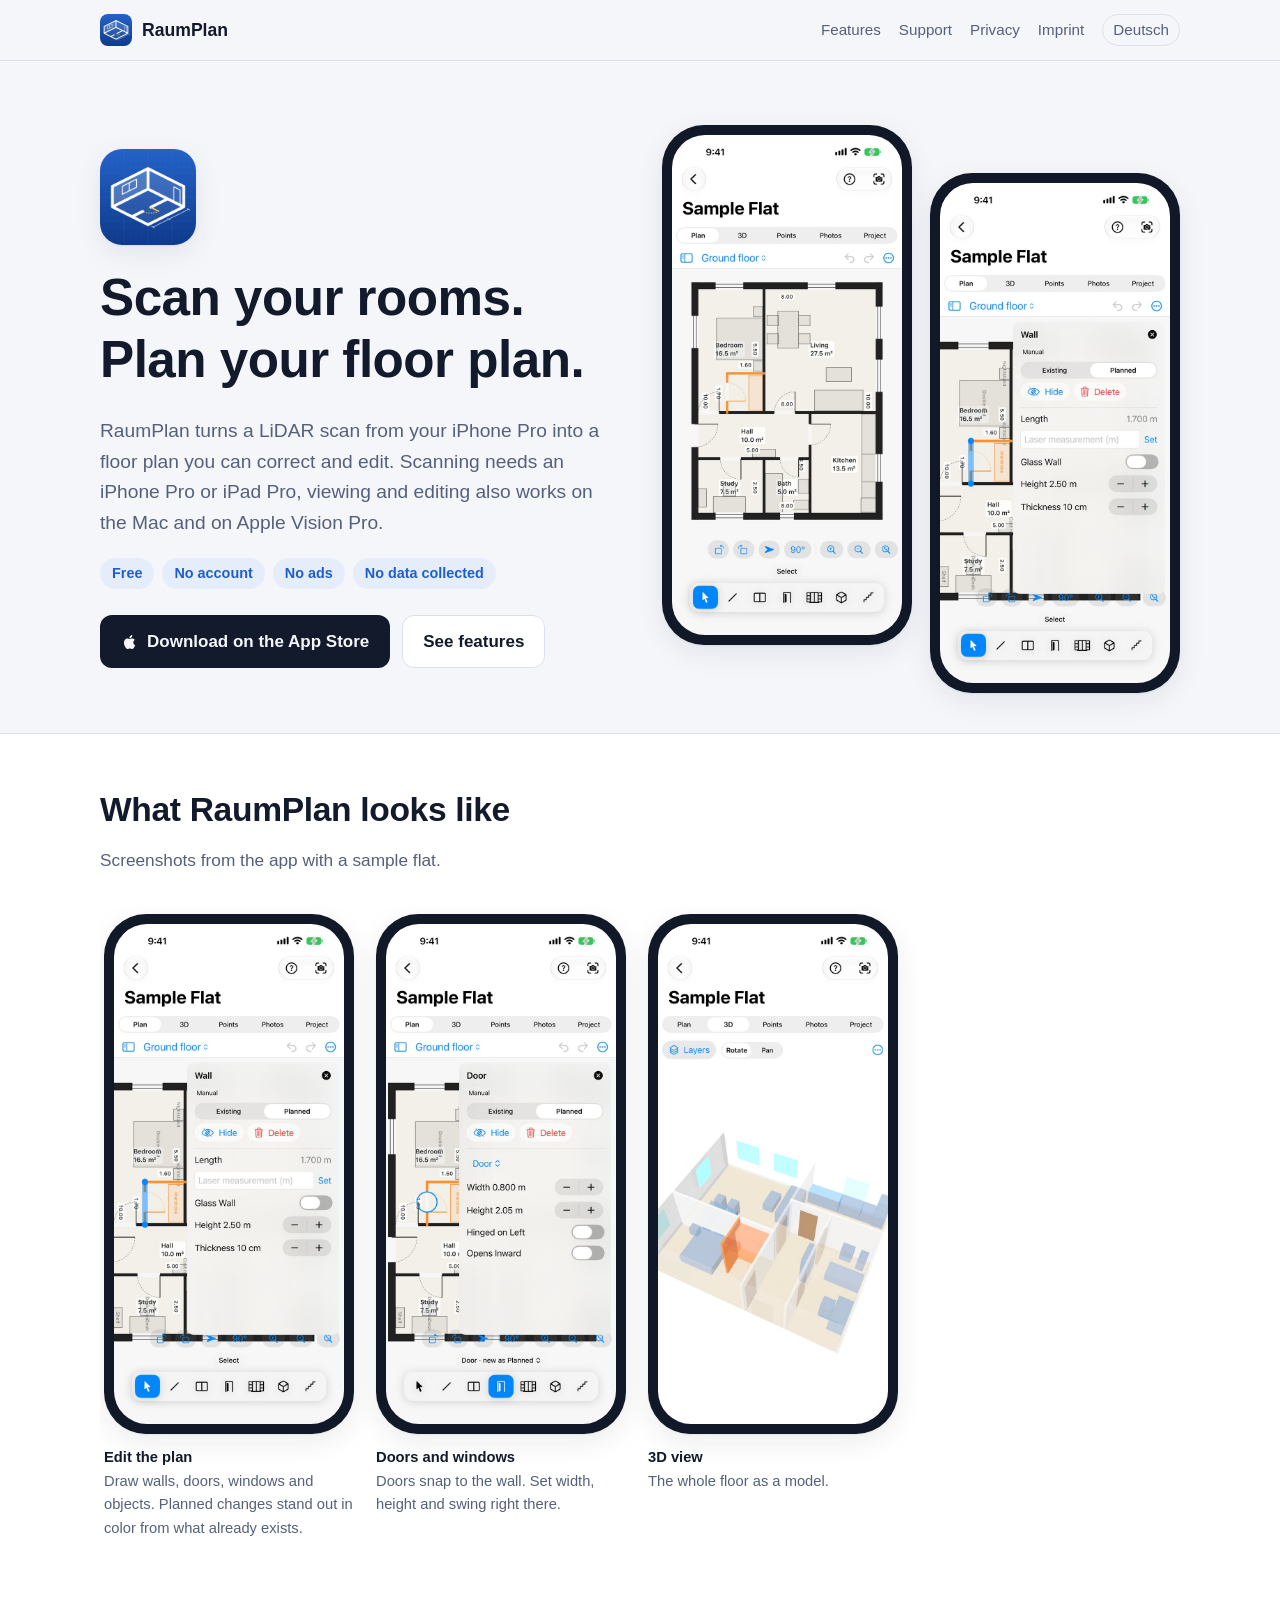
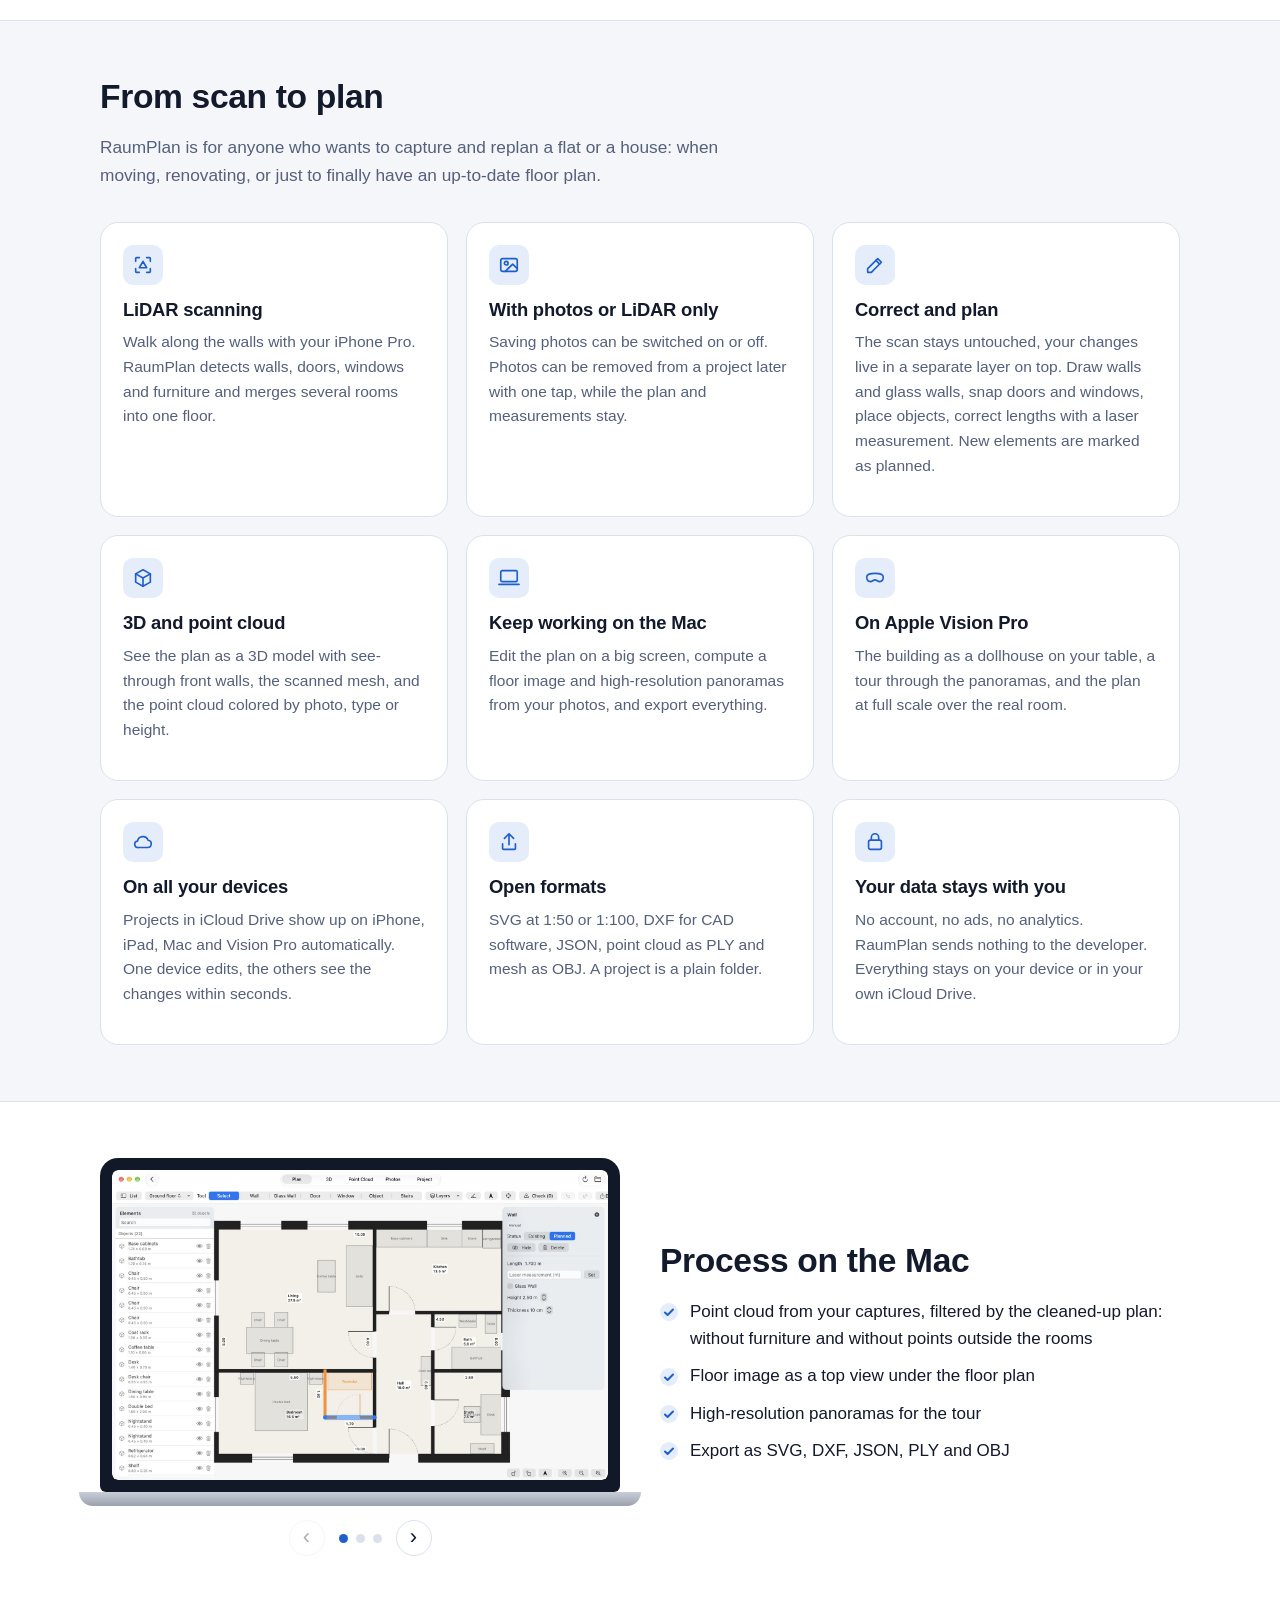
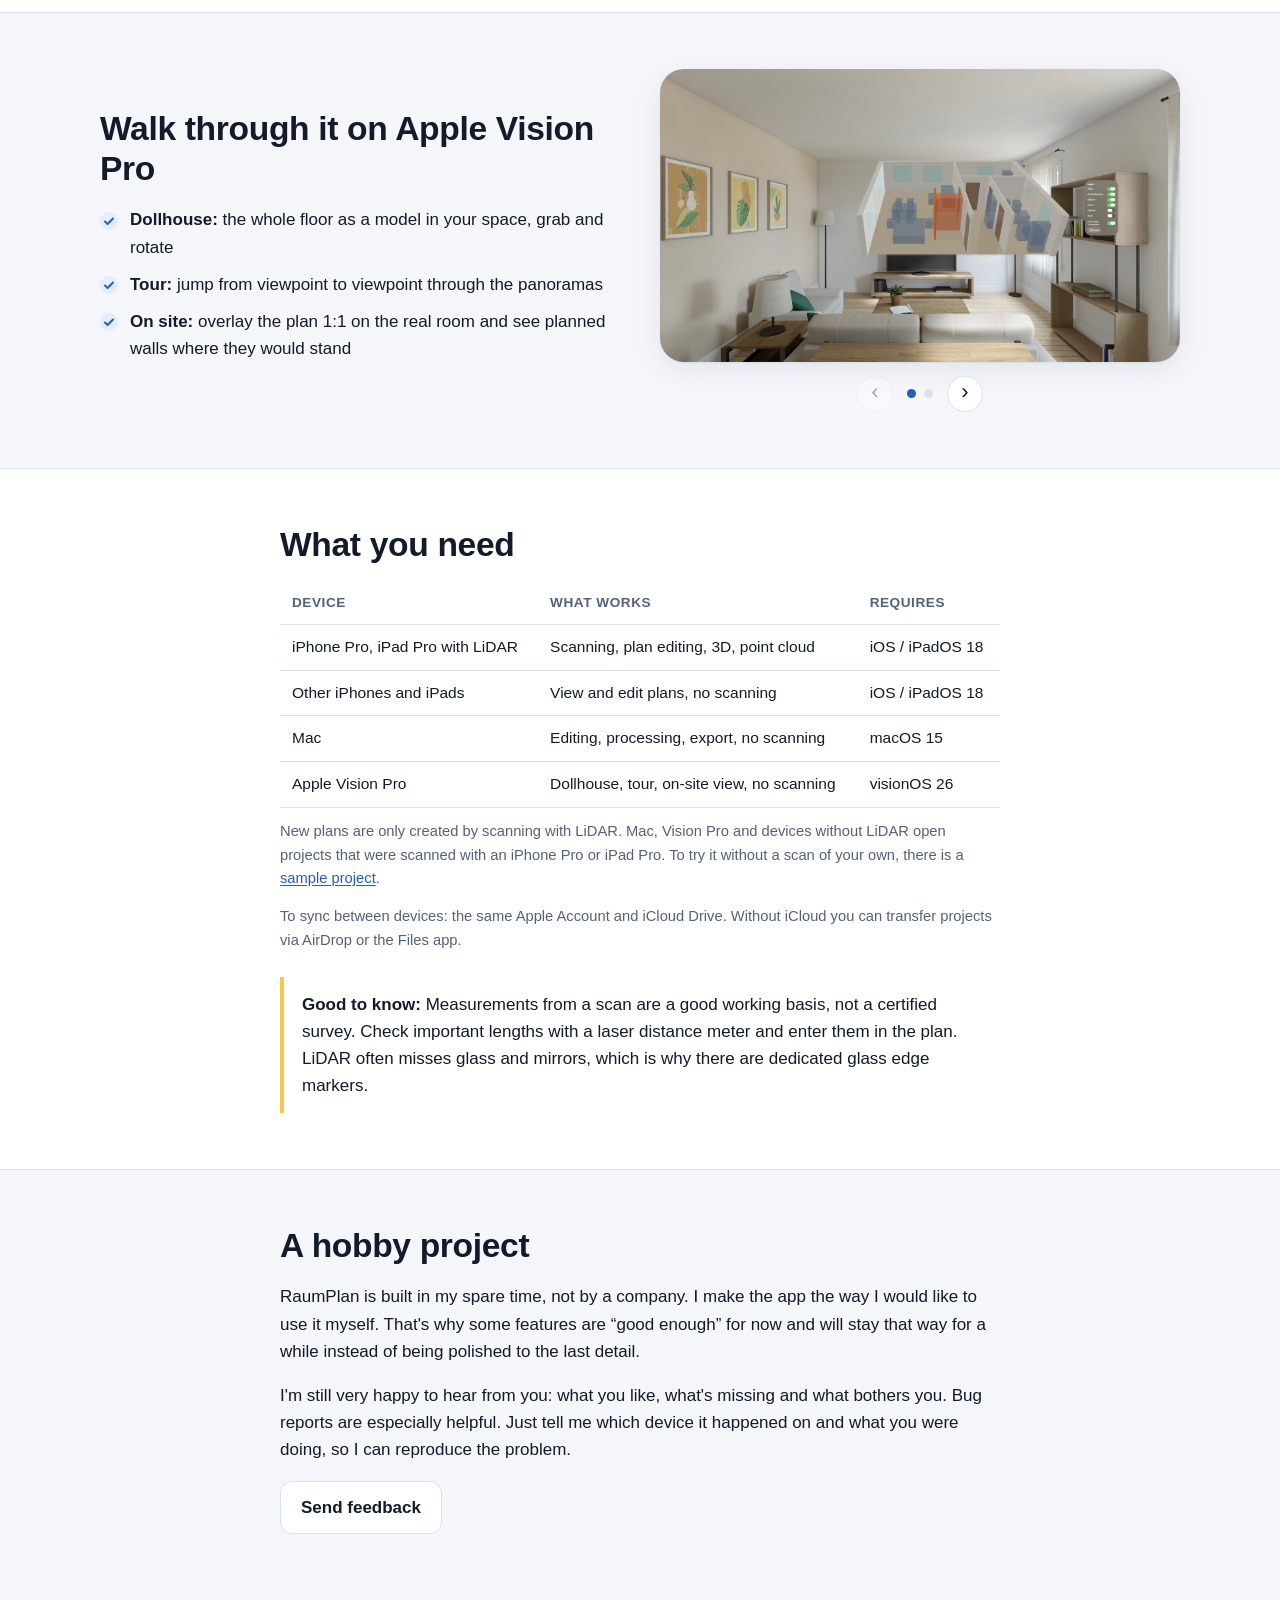
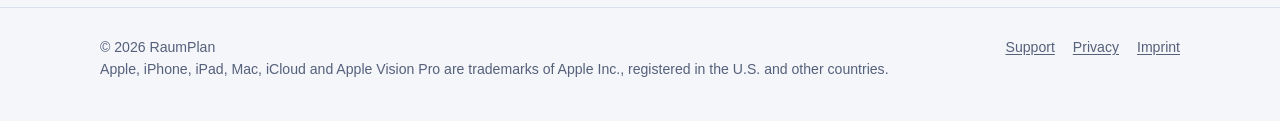
==== commit cd718820: "App-Store-Link eintragen, Smart-App-Banner einschalten" ====
--- a/en/index.html
+++ b/en/index.html
@@ -9,9 +9,7 @@
 <link rel="icon" href="../assets/favicon.png" type="image/png">
 <link rel="apple-touch-icon" href="../assets/apple-touch-icon.png">
 <link rel="alternate" hreflang="de" href="../index.html">
-<!-- Nach Veröffentlichung im App Store: Smart-App-Banner einschalten (App-ID eintragen)
-<meta name="apple-itunes-app" content="app-id=[APP-ID]">
--->
+<meta name="apple-itunes-app" content="app-id=6837765319">
 </head>
 <body>
 <header class="site-header">
@@ -34,8 +32,7 @@
     <h1>Scan your rooms.<br>Plan your floor plan.</h1>
     <p class="lead">RaumPlan turns a LiDAR scan from your iPhone Pro into a floor plan you can correct and edit. Scanning needs an iPhone Pro or iPad Pro, viewing and editing also works on the Mac and on Apple Vision Pro.</p>
     <ul class="pills"><li>Free</li><li>No account</li><li>No ads</li><li>No data collected</li></ul>
-    <div class="cta"><a class="btn btn-primary" href="[APP-STORE-LINK]" title="Link follows after Apple approval"><svg width="18" height="18" viewBox="0 0 24 24" fill="currentColor" aria-hidden="true"><path d="M12 2l3 6H9zM4 20l4-8h8l4 8z" opacity=".0"/><path d="M16.4 12.6c0-2.4 2-3.5 2-3.6-1.1-1.6-2.8-1.8-3.4-1.8-1.4-.1-2.8.9-3.5.9-.7 0-1.8-.8-3-.8-1.5 0-3 .9-3.8 2.3-1.6 2.8-.4 7 1.2 9.3.8 1.1 1.7 2.4 2.9 2.3 1.2 0 1.6-.7 3-.7s1.8.7 3 .7c1.3 0 2.1-1.1 2.8-2.3.9-1.3 1.3-2.6 1.3-2.6s-2.5-1-2.5-3.7zM14.1 5.5c.6-.8 1.1-1.9 1-3-1 0-2.1.7-2.8 1.5-.6.7-1.2 1.8-1 2.9 1 .1 2.1-.6 2.8-1.4z"/></svg>Download on the App Store</a><a class="btn btn-ghost" href="#features">See features</a></div>
-    <p class="ph-note noprint" style="margin-top:18px">Placeholder: App Store link and official Apple badge will follow after approval.</p>
+    <div class="cta"><a class="btn btn-primary" href="https://apps.apple.com/app/raumplan-scan-grundriss/id6837765319"><svg width="18" height="18" viewBox="0 0 24 24" fill="currentColor" aria-hidden="true"><path d="M12 2l3 6H9zM4 20l4-8h8l4 8z" opacity=".0"/><path d="M16.4 12.6c0-2.4 2-3.5 2-3.6-1.1-1.6-2.8-1.8-3.4-1.8-1.4-.1-2.8.9-3.5.9-.7 0-1.8-.8-3-.8-1.5 0-3 .9-3.8 2.3-1.6 2.8-.4 7 1.2 9.3.8 1.1 1.7 2.4 2.9 2.3 1.2 0 1.6-.7 3-.7s1.8.7 3 .7c1.3 0 2.1-1.1 2.8-2.3.9-1.3 1.3-2.6 1.3-2.6s-2.5-1-2.5-3.7zM14.1 5.5c.6-.8 1.1-1.9 1-3-1 0-2.1.7-2.8 1.5-.6.7-1.2 1.8-1 2.9 1 .1 2.1-.6 2.8-1.4z"/></svg>Download on the App Store</a><a class="btn btn-ghost" href="#features">See features</a></div>
   </div>
   <div class="hero-shots"><div class="device"><img src="../assets/shots/en/iphone-plan.jpg" alt="Plan editor with the sample flat" width="660" height="1434"></div><div class="device"><img src="../assets/shots/en/iphone-wand.jpg" alt="Selected planned wall with its properties" width="660" height="1434"></div></div>
 </div></section>
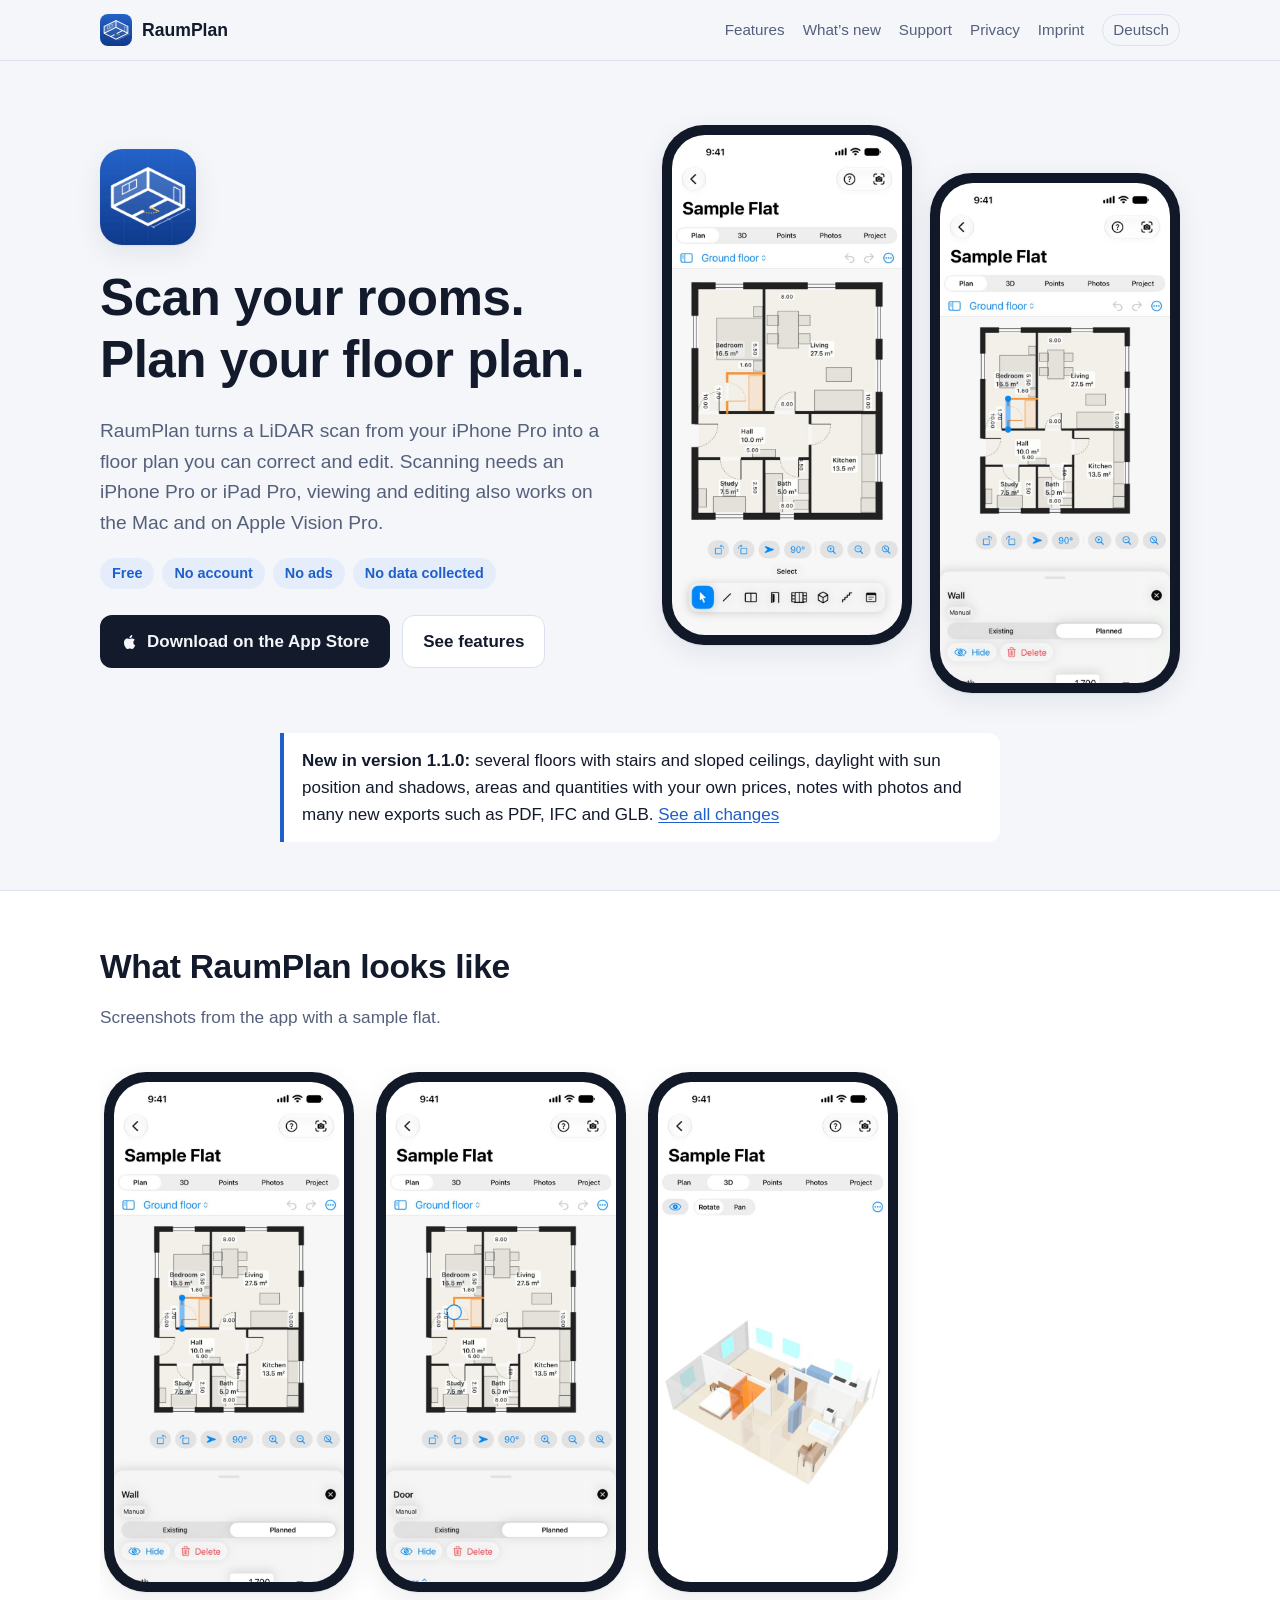
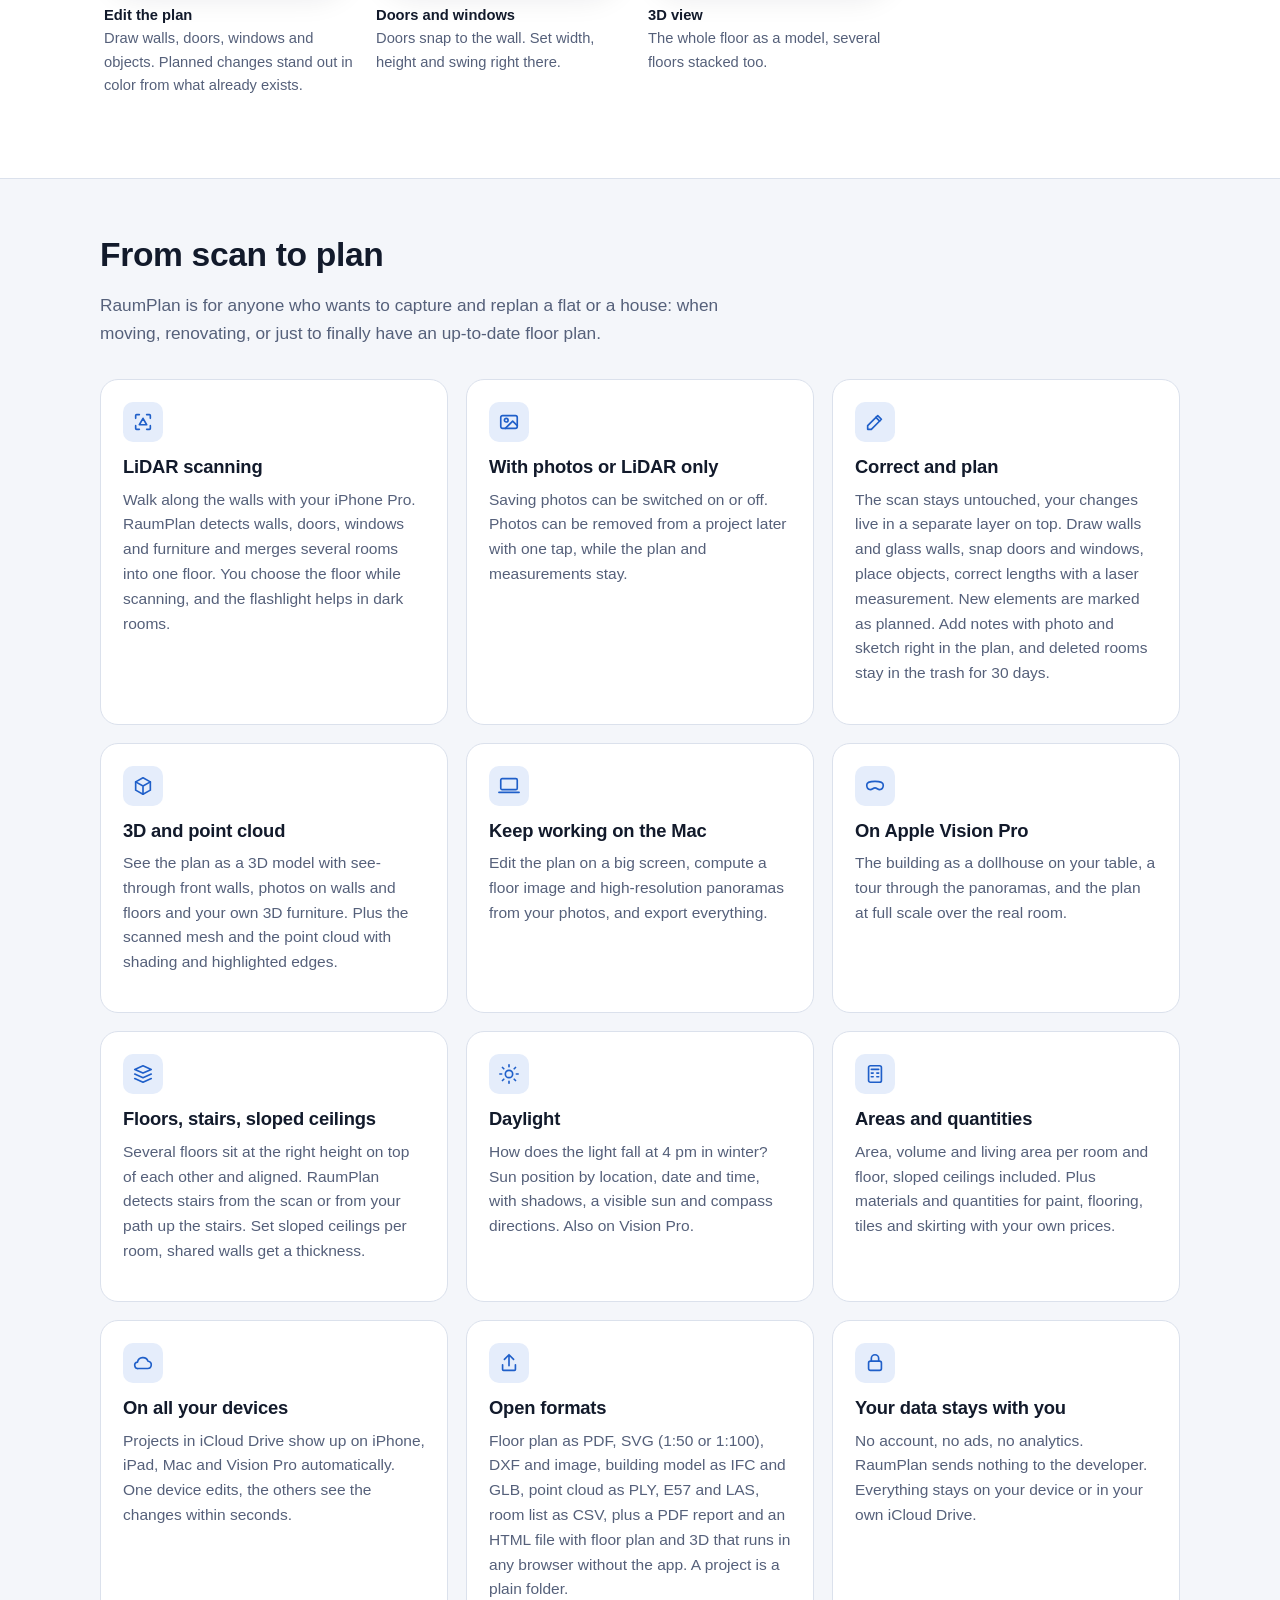
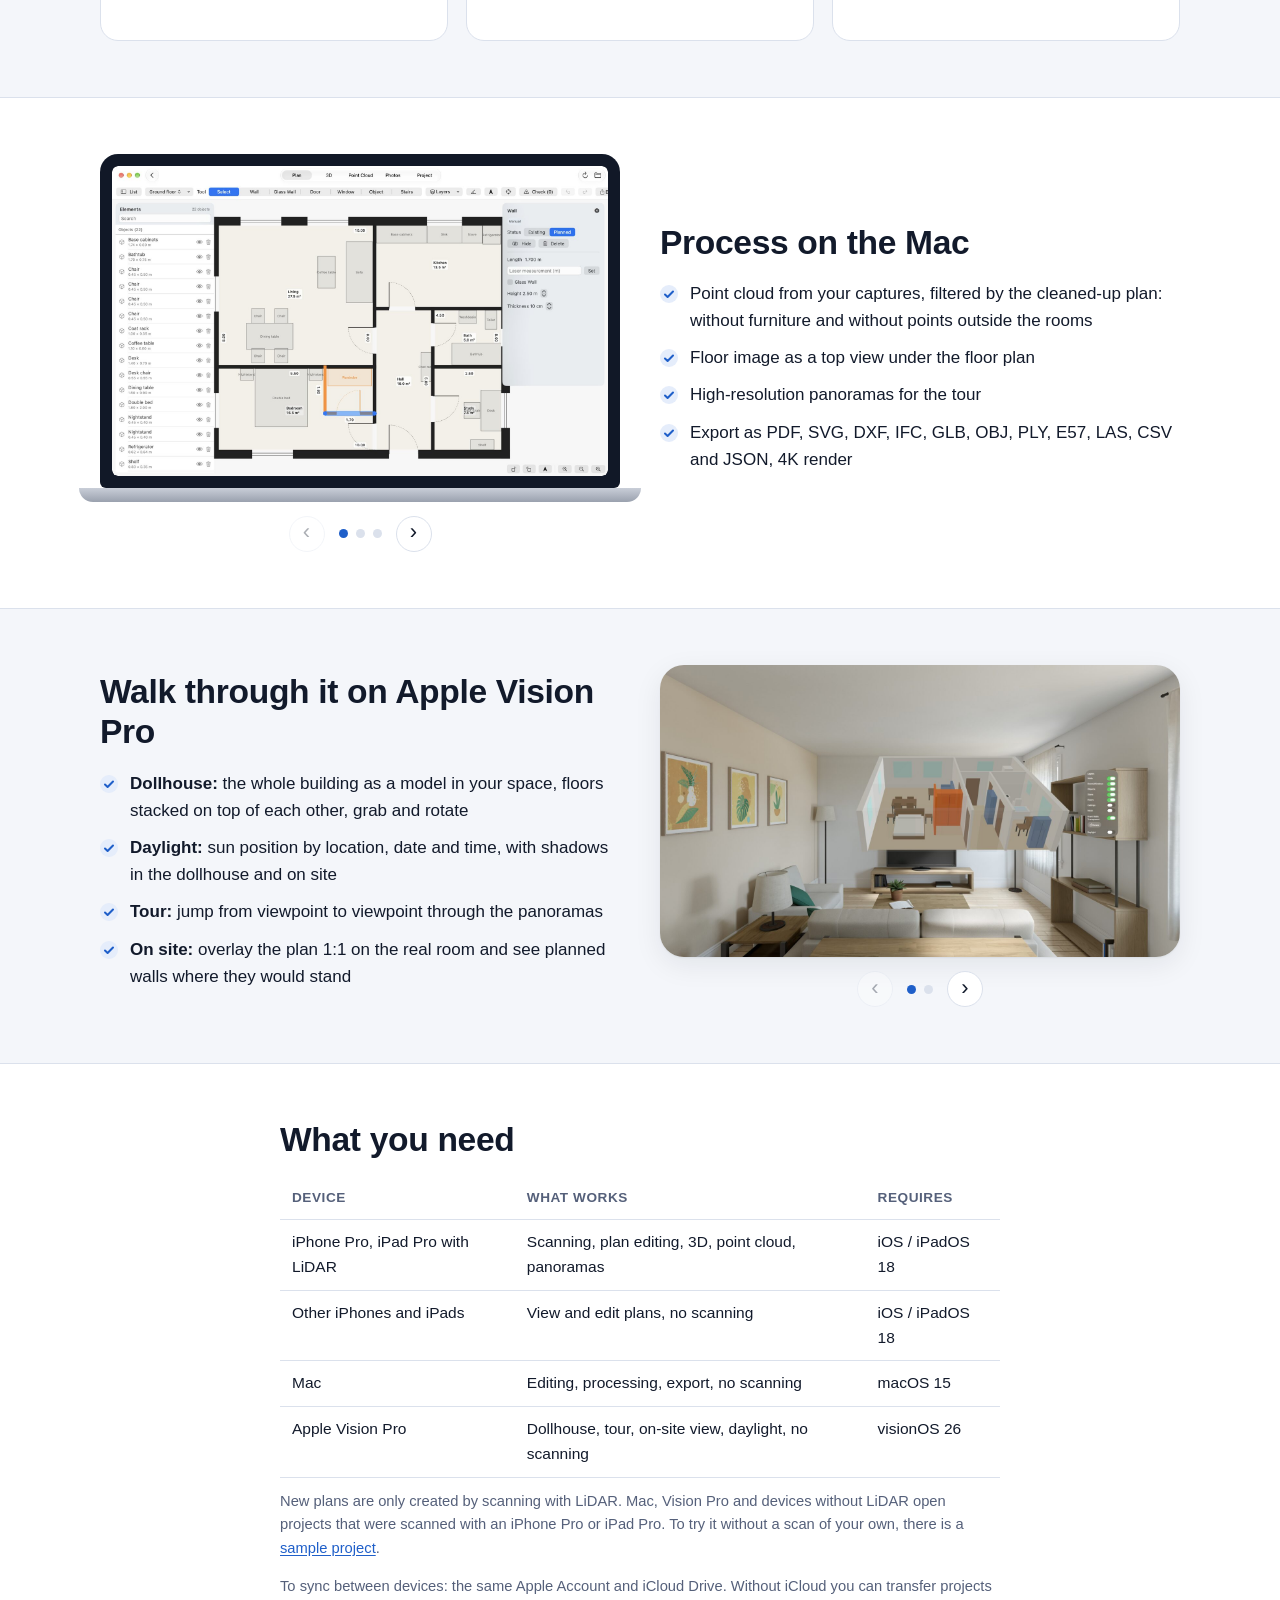
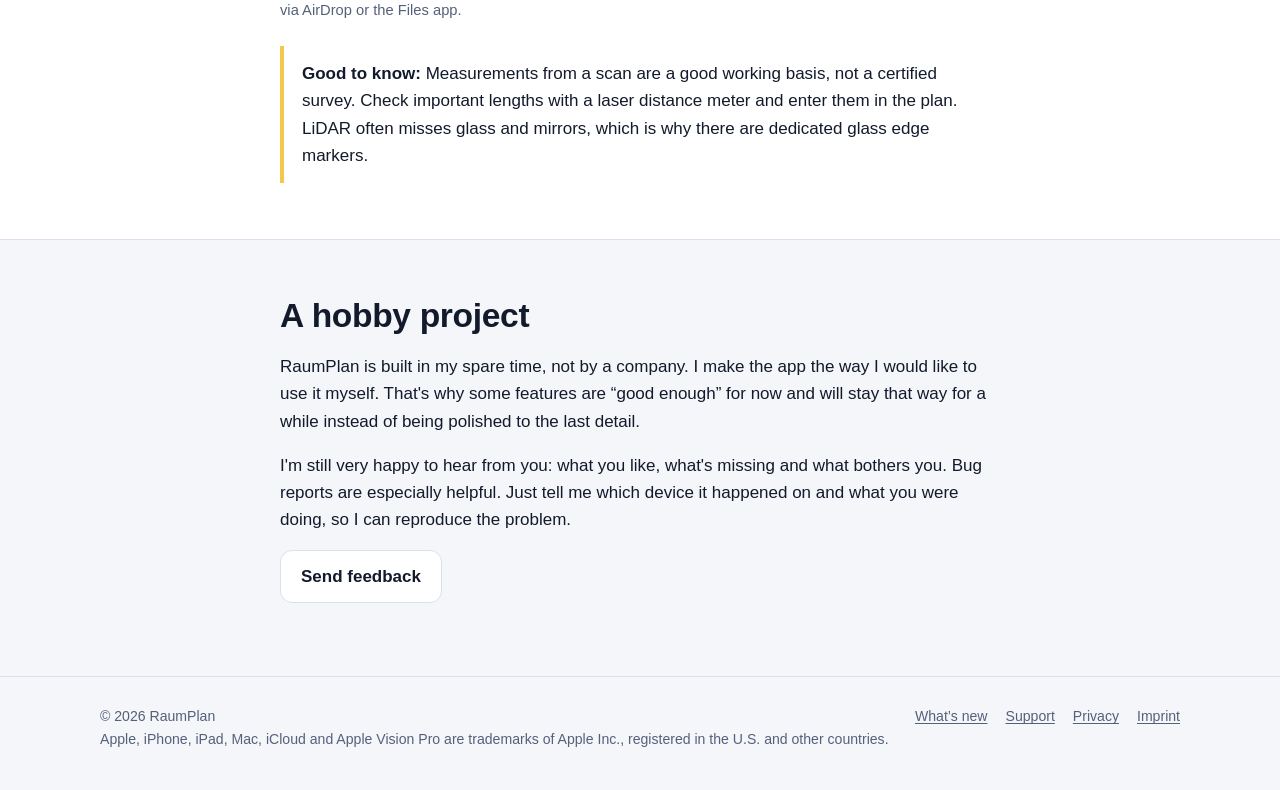
==== commit f6f22a38: "Webseite für Version 1.1.0: neue Funktionen, Änderungen-Seite, neue Screenshots - Startseite DE/EN: " ====
--- a/en/index.html
+++ b/en/index.html
@@ -17,6 +17,7 @@
     <a class="brand" href="index.html"><img src="../assets/icon-512.png" alt="" width="32" height="32">RaumPlan</a>
     <nav class="nav" aria-label="Main menu">
       <a href="index.html#features">Features</a>
+      <a href="changes.html">What’s new</a>
       <a href="support.html">Support</a>
       <a href="privacy.html">Privacy</a>
       <a href="imprint.html">Imprint</a>
@@ -36,14 +37,15 @@
   </div>
   <div class="hero-shots"><div class="device"><img src="../assets/shots/en/iphone-plan.jpg" alt="Plan editor with the sample flat" width="660" height="1434"></div><div class="device"><img src="../assets/shots/en/iphone-wand.jpg" alt="Selected planned wall with its properties" width="660" height="1434"></div></div>
 </div></section>
+<section class="news"><div class="wrap narrow"><div class="callout new"><strong>New in version 1.1.0:</strong> several floors with stairs and sloped ceilings, daylight with sun position and shadows, areas and quantities with your own prices, notes with photos and many new exports such as PDF, IFC and GLB. <a href="changes.html">See all changes</a></div></div></section>
 <section class="alt"><div class="wrap">
   <div class="section-head"><h2>What RaumPlan looks like</h2><p>Screenshots from the app with a sample flat. </p></div>
   <div class="gallery">
     <figure><div class="device"><img src="../assets/shots/en/iphone-wand.jpg" alt="Selected planned wall with its properties" width="660" height="1434"></div><figcaption><strong>Edit the plan</strong>Draw walls, doors, windows and objects. Planned changes stand out in color from what already exists.</figcaption></figure>
     <figure><div class="device"><img src="../assets/shots/en/iphone-tuer.jpg" alt="Door with its properties in the plan" width="660" height="1434"></div><figcaption><strong>Doors and windows</strong>Doors snap to the wall. Set width, height and swing right there.</figcaption></figure>
-    <figure><div class="device"><img src="../assets/shots/en/iphone-3d.jpg" alt="3D view of the sample flat" width="660" height="1434"></div><figcaption><strong>3D view</strong>The whole floor as a model.</figcaption></figure>
+    <figure><div class="device"><img src="../assets/shots/en/iphone-3d.jpg" alt="3D view of the sample flat" width="660" height="1434"></div><figcaption><strong>3D view</strong>The whole floor as a model, several floors stacked too.</figcaption></figure>
   </div>
-</div></section><section id="features"><div class="wrap"><div class="section-head"><h2>From scan to plan</h2><p>RaumPlan is for anyone who wants to capture and replan a flat or a house: when moving, renovating, or just to finally have an up-to-date floor plan.</p></div><div class="grid"><div class="card"><span class="ico"><svg viewBox="0 0 24 24" fill="none" stroke="currentColor" stroke-width="1.8" stroke-linecap="round" stroke-linejoin="round" aria-hidden="true"><path d="M4 8V5a1 1 0 0 1 1-1h3M16 4h3a1 1 0 0 1 1 1v3M20 16v3a1 1 0 0 1-1 1h-3M8 20H5a1 1 0 0 1-1-1v-3"/><path d="M8 15l4-7 4 7z"/></svg></span><h3>LiDAR scanning</h3><p>Walk along the walls with your iPhone Pro. RaumPlan detects walls, doors, windows and furniture and merges several rooms into one floor.</p></div><div class="card"><span class="ico"><svg viewBox="0 0 24 24" fill="none" stroke="currentColor" stroke-width="1.8" stroke-linecap="round" stroke-linejoin="round" aria-hidden="true"><rect x="3" y="5" width="18" height="14" rx="2"/><circle cx="9" cy="10" r="2"/><path d="M21 16l-5-5-8 8"/></svg></span><h3>With photos or LiDAR only</h3><p>Saving photos can be switched on or off. Photos can be removed from a project later with one tap, while the plan and measurements stay.</p></div><div class="card"><span class="ico"><svg viewBox="0 0 24 24" fill="none" stroke="currentColor" stroke-width="1.8" stroke-linecap="round" stroke-linejoin="round" aria-hidden="true"><path d="M4 20h4L19 9l-4-4L4 16z"/><path d="M13 7l4 4"/></svg></span><h3>Correct and plan</h3><p>The scan stays untouched, your changes live in a separate layer on top. Draw walls and glass walls, snap doors and windows, place objects, correct lengths with a laser measurement. New elements are marked as planned.</p></div><div class="card"><span class="ico"><svg viewBox="0 0 24 24" fill="none" stroke="currentColor" stroke-width="1.8" stroke-linecap="round" stroke-linejoin="round" aria-hidden="true"><path d="M12 3l8 4.5v9L12 21l-8-4.5v-9z"/><path d="M4 7.5l8 4.5 8-4.5M12 12v9"/></svg></span><h3>3D and point cloud</h3><p>See the plan as a 3D model with see-through front walls, the scanned mesh, and the point cloud colored by photo, type or height.</p></div><div class="card"><span class="ico"><svg viewBox="0 0 24 24" fill="none" stroke="currentColor" stroke-width="1.8" stroke-linecap="round" stroke-linejoin="round" aria-hidden="true"><rect x="3" y="4" width="18" height="12" rx="1.5"/><path d="M1 19h22"/></svg></span><h3>Keep working on the Mac</h3><p>Edit the plan on a big screen, compute a floor image and high-resolution panoramas from your photos, and export everything.</p></div><div class="card"><span class="ico"><svg viewBox="0 0 24 24" fill="none" stroke="currentColor" stroke-width="1.8" stroke-linecap="round" stroke-linejoin="round" aria-hidden="true"><path d="M3 11c0-3 2.5-4 9-4s9 1 9 4-1.5 5-4 5c-2 0-3-2-5-2s-3 2-5 2c-2.5 0-4-2-4-5z"/></svg></span><h3>On Apple Vision Pro</h3><p>The building as a dollhouse on your table, a tour through the panoramas, and the plan at full scale over the real room.</p></div><div class="card"><span class="ico"><svg viewBox="0 0 24 24" fill="none" stroke="currentColor" stroke-width="1.8" stroke-linecap="round" stroke-linejoin="round" aria-hidden="true"><path d="M7 18h10a4 4 0 0 0 .5-7.97A6 6 0 0 0 6 11a3.5 3.5 0 0 0 1 7z"/></svg></span><h3>On all your devices</h3><p>Projects in iCloud Drive show up on iPhone, iPad, Mac and Vision Pro automatically. One device edits, the others see the changes within seconds.</p></div><div class="card"><span class="ico"><svg viewBox="0 0 24 24" fill="none" stroke="currentColor" stroke-width="1.8" stroke-linecap="round" stroke-linejoin="round" aria-hidden="true"><path d="M12 3v12M7 8l5-5 5 5"/><path d="M5 14v5a1 1 0 0 0 1 1h12a1 1 0 0 0 1-1v-5"/></svg></span><h3>Open formats</h3><p>SVG at 1:50 or 1:100, DXF for CAD software, JSON, point cloud as PLY and mesh as OBJ. A project is a plain folder.</p></div><div class="card"><span class="ico"><svg viewBox="0 0 24 24" fill="none" stroke="currentColor" stroke-width="1.8" stroke-linecap="round" stroke-linejoin="round" aria-hidden="true"><rect x="5" y="10" width="14" height="10" rx="2"/><path d="M8 10V7a4 4 0 0 1 8 0v3"/></svg></span><h3>Your data stays with you</h3><p>No account, no ads, no analytics. RaumPlan sends nothing to the developer. Everything stays on your device or in your own iCloud Drive.</p></div></div></div></section>
+</div></section><section id="features"><div class="wrap"><div class="section-head"><h2>From scan to plan</h2><p>RaumPlan is for anyone who wants to capture and replan a flat or a house: when moving, renovating, or just to finally have an up-to-date floor plan.</p></div><div class="grid"><div class="card"><span class="ico"><svg viewBox="0 0 24 24" fill="none" stroke="currentColor" stroke-width="1.8" stroke-linecap="round" stroke-linejoin="round" aria-hidden="true"><path d="M4 8V5a1 1 0 0 1 1-1h3M16 4h3a1 1 0 0 1 1 1v3M20 16v3a1 1 0 0 1-1 1h-3M8 20H5a1 1 0 0 1-1-1v-3"/><path d="M8 15l4-7 4 7z"/></svg></span><h3>LiDAR scanning</h3><p>Walk along the walls with your iPhone Pro. RaumPlan detects walls, doors, windows and furniture and merges several rooms into one floor. You choose the floor while scanning, and the flashlight helps in dark rooms.</p></div><div class="card"><span class="ico"><svg viewBox="0 0 24 24" fill="none" stroke="currentColor" stroke-width="1.8" stroke-linecap="round" stroke-linejoin="round" aria-hidden="true"><rect x="3" y="5" width="18" height="14" rx="2"/><circle cx="9" cy="10" r="2"/><path d="M21 16l-5-5-8 8"/></svg></span><h3>With photos or LiDAR only</h3><p>Saving photos can be switched on or off. Photos can be removed from a project later with one tap, while the plan and measurements stay.</p></div><div class="card"><span class="ico"><svg viewBox="0 0 24 24" fill="none" stroke="currentColor" stroke-width="1.8" stroke-linecap="round" stroke-linejoin="round" aria-hidden="true"><path d="M4 20h4L19 9l-4-4L4 16z"/><path d="M13 7l4 4"/></svg></span><h3>Correct and plan</h3><p>The scan stays untouched, your changes live in a separate layer on top. Draw walls and glass walls, snap doors and windows, place objects, correct lengths with a laser measurement. New elements are marked as planned. Add notes with photo and sketch right in the plan, and deleted rooms stay in the trash for 30 days.</p></div><div class="card"><span class="ico"><svg viewBox="0 0 24 24" fill="none" stroke="currentColor" stroke-width="1.8" stroke-linecap="round" stroke-linejoin="round" aria-hidden="true"><path d="M12 3l8 4.5v9L12 21l-8-4.5v-9z"/><path d="M4 7.5l8 4.5 8-4.5M12 12v9"/></svg></span><h3>3D and point cloud</h3><p>See the plan as a 3D model with see-through front walls, photos on walls and floors and your own 3D furniture. Plus the scanned mesh and the point cloud with shading and highlighted edges.</p></div><div class="card"><span class="ico"><svg viewBox="0 0 24 24" fill="none" stroke="currentColor" stroke-width="1.8" stroke-linecap="round" stroke-linejoin="round" aria-hidden="true"><rect x="3" y="4" width="18" height="12" rx="1.5"/><path d="M1 19h22"/></svg></span><h3>Keep working on the Mac</h3><p>Edit the plan on a big screen, compute a floor image and high-resolution panoramas from your photos, and export everything.</p></div><div class="card"><span class="ico"><svg viewBox="0 0 24 24" fill="none" stroke="currentColor" stroke-width="1.8" stroke-linecap="round" stroke-linejoin="round" aria-hidden="true"><path d="M3 11c0-3 2.5-4 9-4s9 1 9 4-1.5 5-4 5c-2 0-3-2-5-2s-3 2-5 2c-2.5 0-4-2-4-5z"/></svg></span><h3>On Apple Vision Pro</h3><p>The building as a dollhouse on your table, a tour through the panoramas, and the plan at full scale over the real room.</p></div><div class="card"><span class="ico"><svg viewBox="0 0 24 24" fill="none" stroke="currentColor" stroke-width="1.8" stroke-linecap="round" stroke-linejoin="round" aria-hidden="true"><path d="M3 17l9 4 9-4M3 12l9 4 9-4M12 3l9 4-9 4-9-4z"/></svg></span><h3>Floors, stairs, sloped ceilings</h3><p>Several floors sit at the right height on top of each other and aligned. RaumPlan detects stairs from the scan or from your path up the stairs. Set sloped ceilings per room, shared walls get a thickness.</p></div><div class="card"><span class="ico"><svg viewBox="0 0 24 24" fill="none" stroke="currentColor" stroke-width="1.8" stroke-linecap="round" stroke-linejoin="round" aria-hidden="true"><circle cx="12" cy="12" r="4"/><path d="M12 2v2M12 20v2M4.9 4.9l1.4 1.4M17.7 17.7l1.4 1.4M2 12h2M20 12h2M4.9 19.1l1.4-1.4M17.7 6.3l1.4-1.4"/></svg></span><h3>Daylight</h3><p>How does the light fall at 4 pm in winter? Sun position by location, date and time, with shadows, a visible sun and compass directions. Also on Vision Pro.</p></div><div class="card"><span class="ico"><svg viewBox="0 0 24 24" fill="none" stroke="currentColor" stroke-width="1.8" stroke-linecap="round" stroke-linejoin="round" aria-hidden="true"><rect x="5" y="3" width="14" height="18" rx="2"/><path d="M8 7h8M8 11h2M14 11h2M8 15h2M14 15h2"/></svg></span><h3>Areas and quantities</h3><p>Area, volume and living area per room and floor, sloped ceilings included. Plus materials and quantities for paint, flooring, tiles and skirting with your own prices.</p></div><div class="card"><span class="ico"><svg viewBox="0 0 24 24" fill="none" stroke="currentColor" stroke-width="1.8" stroke-linecap="round" stroke-linejoin="round" aria-hidden="true"><path d="M7 18h10a4 4 0 0 0 .5-7.97A6 6 0 0 0 6 11a3.5 3.5 0 0 0 1 7z"/></svg></span><h3>On all your devices</h3><p>Projects in iCloud Drive show up on iPhone, iPad, Mac and Vision Pro automatically. One device edits, the others see the changes within seconds.</p></div><div class="card"><span class="ico"><svg viewBox="0 0 24 24" fill="none" stroke="currentColor" stroke-width="1.8" stroke-linecap="round" stroke-linejoin="round" aria-hidden="true"><path d="M12 3v12M7 8l5-5 5 5"/><path d="M5 14v5a1 1 0 0 0 1 1h12a1 1 0 0 0 1-1v-5"/></svg></span><h3>Open formats</h3><p>Floor plan as PDF, SVG (1:50 or 1:100), DXF and image, building model as IFC and GLB, point cloud as PLY, E57 and LAS, room list as CSV, plus a PDF report and an HTML file with floor plan and 3D that runs in any browser without the app. A project is a plain folder.</p></div><div class="card"><span class="ico"><svg viewBox="0 0 24 24" fill="none" stroke="currentColor" stroke-width="1.8" stroke-linecap="round" stroke-linejoin="round" aria-hidden="true"><rect x="5" y="10" width="14" height="10" rx="2"/><path d="M8 10V7a4 4 0 0 1 8 0v3"/></svg></span><h3>Your data stays with you</h3><p>No account, no ads, no analytics. RaumPlan sends nothing to the developer. Everything stays on your device or in your own iCloud Drive.</p></div></div></div></section>
 <section class="alt"><div class="wrap split">
   <div><div class="slider" data-slider><div class="laptop"><div class="lid"><div class="slides" tabindex="0" role="group" aria-roledescription="carousel" aria-label="Screenshots from the Mac"><figure class="slide"><img src="../assets/shots/en/mac-plan.jpg" alt="RaumPlan on the Mac with element list and properties" width="1600" height="1000"></figure><figure class="slide"><img src="../assets/shots/en/mac-3d.jpg" alt="3D view on the Mac" width="1600" height="1000"></figure><figure class="slide"><img src="../assets/shots/en/mac-export.jpg" alt="Exporting the floor plan as SVG on the Mac" width="1600" height="1000"></figure></div></div><div class="base"></div></div><div class="slider-nav"><button type="button" class="prev" aria-label="Previous image">‹</button><span class="dots"><button type="button" aria-label="Image 1: Plan with element list"></button><button type="button" aria-label="Image 2: 3D view"></button><button type="button" aria-label="Image 3: Export"></button></span><button type="button" class="next" aria-label="Next image">›</button></div></div></div>
   <div><h2>Process on the Mac</h2>
@@ -51,14 +53,15 @@
     <li>Point cloud from your captures, filtered by the cleaned-up plan: without furniture and without points outside the rooms</li>
     <li>Floor image as a top view under the floor plan</li>
     <li>High-resolution panoramas for the tour</li>
-    <li>Export as SVG, DXF, JSON, PLY and OBJ</li>
+    <li>Export as PDF, SVG, DXF, IFC, GLB, OBJ, PLY, E57, LAS, CSV and JSON, 4K render</li>
   </ul></div>
 </div></section>
 <section><div class="wrap split rev">
   <div><div class="slider" data-slider><div class="vision"><div class="slides" tabindex="0" role="group" aria-roledescription="carousel" aria-label="Screenshots from Apple Vision Pro"><figure class="slide"><img src="../assets/shots/en/vision-dollhouse.jpg" alt="Dollhouse of the sample flat on Apple Vision Pro" width="1600" height="900"></figure><figure class="slide"><img src="../assets/shots/en/vision-edit.jpg" alt="Editing the plan on Apple Vision Pro" width="1600" height="900"></figure></div></div><div class="slider-nav"><button type="button" class="prev" aria-label="Previous image">‹</button><span class="dots"><button type="button" aria-label="Image 1: Dollhouse"></button><button type="button" aria-label="Image 2: Edit plan"></button></span><button type="button" class="next" aria-label="Next image">›</button></div></div></div>
   <div><h2>Walk through it on Apple Vision Pro</h2>
   <ul class="checks">
-    <li><strong>Dollhouse:</strong> the whole floor as a model in your space, grab and rotate</li>
+    <li><strong>Dollhouse:</strong> the whole building as a model in your space, floors stacked on top of each other, grab and rotate</li>
+    <li><strong>Daylight:</strong> sun position by location, date and time, with shadows in the dollhouse and on site</li>
     <li><strong>Tour:</strong> jump from viewpoint to viewpoint through the panoramas</li>
     <li><strong>On site:</strong> overlay the plan 1:1 on the real room and see planned walls where they would stand</li>
   </ul></div>
@@ -67,10 +70,10 @@
   <h2>What you need</h2>
   <table class="req">
     <tr><th>Device</th><th>What works</th><th>Requires</th></tr>
-    <tr><td>iPhone Pro, iPad Pro with LiDAR</td><td>Scanning, plan editing, 3D, point cloud</td><td>iOS / iPadOS 18</td></tr>
+    <tr><td>iPhone Pro, iPad Pro with LiDAR</td><td>Scanning, plan editing, 3D, point cloud, panoramas</td><td>iOS / iPadOS 18</td></tr>
     <tr><td>Other iPhones and iPads</td><td>View and edit plans, no scanning</td><td>iOS / iPadOS 18</td></tr>
     <tr><td>Mac</td><td>Editing, processing, export, no scanning</td><td>macOS 15</td></tr>
-    <tr><td>Apple Vision Pro</td><td>Dollhouse, tour, on-site view, no scanning</td><td>visionOS 26</td></tr>
+    <tr><td>Apple Vision Pro</td><td>Dollhouse, tour, on-site view, daylight, no scanning</td><td>visionOS 26</td></tr>
   </table>
   <p class="meta" style="margin-top:12px">New plans are only created by scanning with LiDAR. Mac, Vision Pro and devices without LiDAR open projects that were scanned with an iPhone Pro or iPad Pro. To try it without a scan of your own, there is a <a href="support.html#sample-project">sample project</a>.</p>
   <p class="meta">To sync between devices: the same Apple Account and iCloud Drive. Without iCloud you can transfer projects via AirDrop or the Files app.</p>
@@ -87,6 +90,7 @@
   <div class="wrap">
     <div>© 2026 RaumPlan<br>Apple, iPhone, iPad, Mac, iCloud and Apple Vision Pro are trademarks of Apple Inc., registered in the U.S. and other countries.</div>
     <nav aria-label="Legal">
+      <a href="changes.html">What’s new</a>
       <a href="support.html">Support</a>
       <a href="privacy.html">Privacy</a>
       <a href="imprint.html">Imprint</a>
--- a/assets/style.css
+++ b/assets/style.css
@@ -196,3 +196,12 @@
 .dots button[aria-current="true"] { background: var(--blue); }
 .slider:not(.js) .slider-nav { display: none; }
 @media print { .slider-nav { display: none; } .slide + .slide { display: none; } }
+
+/* Neu in dieser Version / Änderungen */
+section.news { padding: 0 0 48px; }
+.callout.new { border-left-color: var(--blue); }
+section.release { padding: 0; margin-top: 2.4em; }
+.release:first-of-type { margin-top: 1.2em; }
+.release h2 { display: flex; align-items: baseline; gap: 12px; flex-wrap: wrap; margin: 0 0 .4em; }
+.release h2 .date { font-size: .95rem; font-weight: 500; color: var(--muted); }
+.release h3 { font-size: .85rem; text-transform: uppercase; letter-spacing: .05em; color: var(--muted); margin: 1.4em 0 .4em; }
